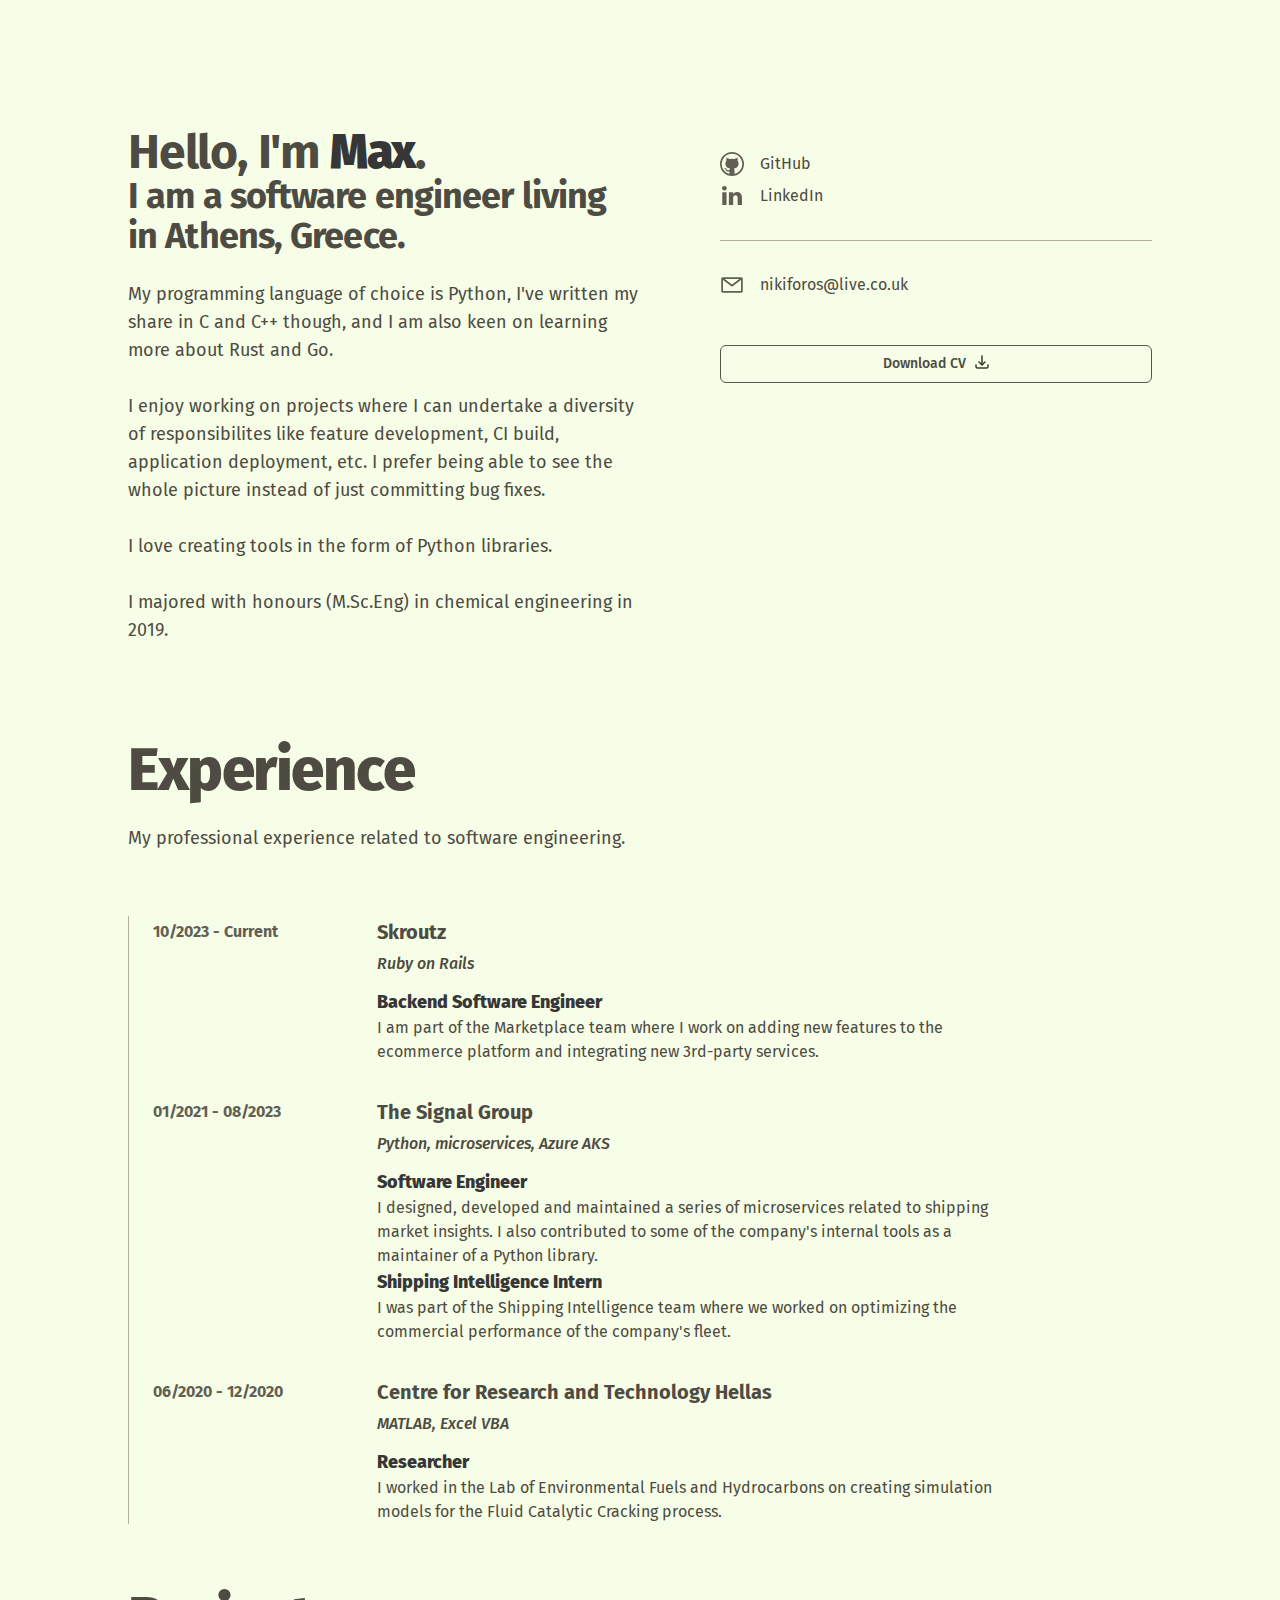
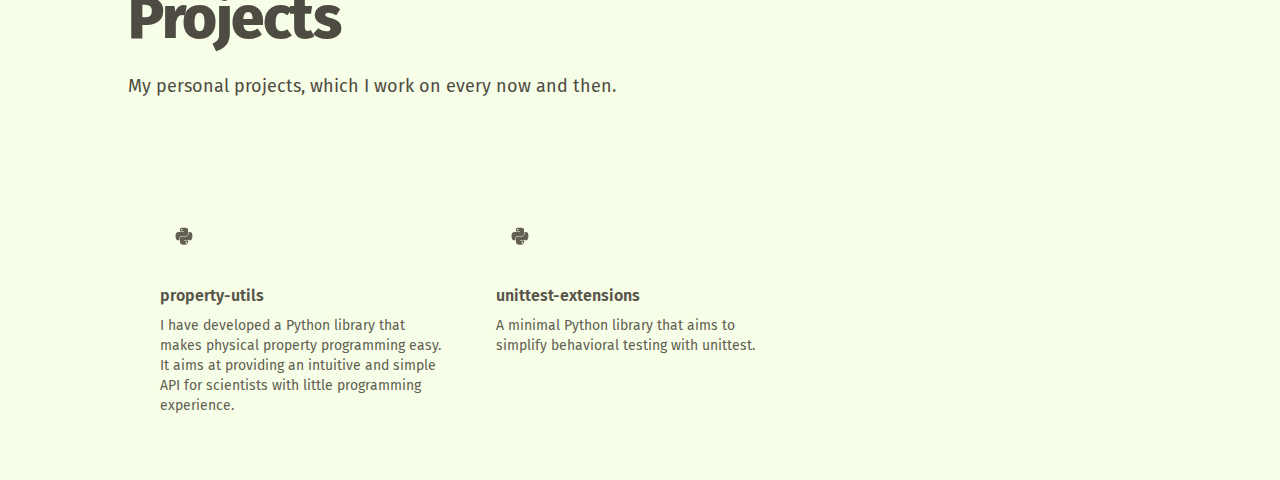
==== index.html @ a90ecdf3 "Update documentation" ====
<!doctype html>
<html lang="en">
    <head>
        
        <meta charset="utf-8" />
        <meta name="viewport" content="width=device-width, initial-scale=1.0" />
        <meta name="generator" content="Pelican" />
        <meta name="description" content="Maximos Nikiforakis" />
        <title> Maximos Nikiforakis </title>
        <link rel="preconnect" href="https://fonts.googleapis.com">
        <link rel="preconnect" href="https://fonts.gstatic.com" crossorigin>
        <link href="https://fonts.googleapis.com/css2?family=Fira+Sans:wght@400;800&display=swap" rel="stylesheet">
        <link rel="stylesheet" type="text/css" href="/assets/output.css" />
        <link
            rel="shortcut icon"
            href="/assets/favicon.svg"
            type="image/x-icon"
        />
        
    </head>

    <body class="bg-lime">
        
<main>
    <div class="sm:px-8 mt-16 sm:mt-32">
        <div class="mx-auto max-w-7xl lg:px-8">
            <div class="relative px-4 sm:px-8 lg:px-12">
                <div class="mx-auto max-w-2xl lg:max-w-5xl">
                    <div
                    class="grid grid-cols-1 gap-y-16 lg:grid-cols-2 lg:grid-rows-[auto_1fr] lg:gap-y-12"
                    >
                        <div class="lg:order-first lg:row-span-2">
                            <h1
                                class="text-4xl font-bold tracking-tight text-olive-drab sm:text-5xl"
                            >
                                Hello, I'm
                                <span class="font-black text-jet">Max</span>.
                            </h1>
                            <h2
                                class="text-3xl font-bold tracking-tight text-olive-drab sm:text-4xl"
                            >
                                I am a software engineer living in Athens, Greece.
                            </h2>
                            <div class="mt-6 space-y-7 text-lg text-olive-drab">
                                <p>
                                    My programming language of choice is Python, I've 
                                    written my share in C and C++ though, and I am also
                                    keen on learning more about Rust and Go.
                                </p>
                                <p>
                                    I enjoy working on projects where I can undertake
                                    a diversity of responsibilites like feature development,
                                    CI build, application deployment, etc. I prefer being
                                    able to see the whole picture instead of just committing
                                    bug fixes.
                                </p>
                                <p>
                                    I love creating tools in the form of Python libraries.
                                </p>
                                <p>
                                    I majored with honours (M.Sc.Eng) in
                                    chemical engineering in 2019.
                                </p>
                            </div>
                        </div>

                        <div class="z-20 mt-4 lg:pl-20">
                            <ul role="list">
                                
                                <li class="flex mt-2">
                                    <a
                                        href="https://github.com/Maxcode123"
                                        class="group flex font-medium text-olive-drab transition hover:text-jet"
                                        target="_blank"
                                    >
                                        <svg
                                            viewBox="0 0 24 24"
                                            aria-hidden="true"
                                            class="h-6 w-6 flex-none fill-wenge transition group-hover:fill-jet"
                                        >
                                            <path
                                                d="M12 0a12 12 0 1 0 0 24 12 12 0 0 0 0-24zm3.163 21.783h-.093a.513.513 0 0 1-.382-.14.513.513 0 0 1-.14-.372v-1.406c.006-.467.01-.94.01-1.416a3.693 3.693 0 0 0-.151-1.028 1.832 1.832 0 0 0-.542-.875 8.014 8.014 0 0 0 2.038-.471 4.051 4.051 0 0 0 1.466-.964c.407-.427.71-.943.885-1.506a6.77 6.77 0 0 0 .3-2.13 4.138 4.138 0 0 0-.26-1.476 3.892 3.892 0 0 0-.795-1.284 2.81 2.81 0 0 0 .162-.582c.033-.2.05-.402.05-.604 0-.26-.03-.52-.09-.773a5.309 5.309 0 0 0-.221-.763.293.293 0 0 0-.111-.02h-.11c-.23.002-.456.04-.674.111a5.34 5.34 0 0 0-.703.26 6.503 6.503 0 0 0-.661.343c-.215.127-.405.249-.573.362a9.578 9.578 0 0 0-5.143 0 13.507 13.507 0 0 0-.572-.362 6.022 6.022 0 0 0-.672-.342 4.516 4.516 0 0 0-.705-.261 2.203 2.203 0 0 0-.662-.111h-.11a.29.29 0 0 0-.11.02 5.844 5.844 0 0 0-.23.763c-.054.254-.08.513-.081.773 0 .202.017.404.051.604.033.199.086.394.16.582A3.888 3.888 0 0 0 5.702 10a4.142 4.142 0 0 0-.263 1.476 6.871 6.871 0 0 0 .292 2.12c.181.563.483 1.08.884 1.516.415.422.915.75 1.466.964.653.25 1.337.41 2.033.476a1.828 1.828 0 0 0-.452.633 2.99 2.99 0 0 0-.2.744 2.754 2.754 0 0 1-1.175.27 1.788 1.788 0 0 1-1.065-.3 2.904 2.904 0 0 1-.752-.824 3.1 3.1 0 0 0-.292-.382 2.693 2.693 0 0 0-.372-.343 1.841 1.841 0 0 0-.432-.24 1.2 1.2 0 0 0-.481-.101c-.04.001-.08.005-.12.01a.649.649 0 0 0-.162.02.408.408 0 0 0-.13.06.116.116 0 0 0-.06.1.33.33 0 0 0 .14.242c.093.074.17.131.232.171l.03.021c.133.103.261.214.382.333.112.098.213.209.3.33.09.119.168.246.231.381.073.134.15.288.231.463.188.474.522.875.954 1.145.453.243.961.364 1.476.351.174 0 .349-.01.522-.03.172-.028.343-.057.515-.091v1.743a.5.5 0 0 1-.533.521h-.062a10.286 10.286 0 1 1 6.324 0v.005z"
                                                clip-rule="evenodd"
                                                fill-rule="evenodd"
                                            ></path>
                                        </svg>
                                        <span class="ml-4 font-normal"
                                            >GitHub</span
                                        >
                                    </a>
                                </li>
                                
                                <li class="flex mt-2">
                                    <a
                                        href="https://www.linkedin.com/in/maximos-nikiforakis/"
                                        class="group flex font-medium text-olive-drab transition hover:text-jet"
                                        target="_blank"
                                    >
                                        <svg
                                            viewBox="-2 -2 24 24"
                                            aria-hidden="true"
                                            class="h-6 w-6 flex-none fill-wenge transition group-hover:fill-jet"
                                        >
                                            <path
                                                d="M19.959 11.719v7.379h-4.278v-6.885c0-1.73-.619-2.91-2.167-2.91-1.182 0-1.886.796-2.195 1.565-.113.275-.142.658-.142 1.043v7.187h-4.28s.058-11.66 0-12.869h4.28v1.824l-.028.042h.028v-.042c.568-.875 1.583-2.126 3.856-2.126 2.815 0 4.926 1.84 4.926 5.792zM2.421.026C.958.026 0 .986 0 2.249c0 1.235.93 2.224 2.365 2.224h.028c1.493 0 2.42-.989 2.42-2.224C4.787.986 3.887.026 2.422.026zM.254 19.098h4.278V6.229H.254v12.869z"
                                                clip-rule="evenodd"
                                                fill-rule="evenodd"
                                            ></path>
                                        </svg>
                                        <span class="ml-4 font-normal"
                                            >LinkedIn</span
                                        >
                                    </a>
                                </li>
                                
                                <div
                                    class="mt-8 border-t border-laurel-green pt-8"
                                ></div>
                                <li class="flex">
                                    <a
                                        class="group flex font-medium text-olive-drab transition hover:text-jet"
                                        href="mailto:nikiforos@live.co.uk"
                                    >
                                        <svg
                                            viewBox="0 0 16 16"
                                            aria-hidden="true"
                                            class="h-6 w-6 flex-none fill-wenge transition group-hover:fill-jet"
                                        >
                                            <path
                                                d="M1 3.5l.5-.5h13l.5.5v9l-.5.5h-13l-.5-.5v-9zm1 1.035V12h12V4.536L8.31 8.9H7.7L2 4.535zM13.03 4H2.97L8 7.869 13.03 4z"
                                                clip-rule="evenodd"
                                                fill-rule="evenodd"
                                            ></path>
                                            <path
                                                d="M1 3.5l.5-.5h13l.5.5v9l-.5.5h-13l-.5-.5v-9zm1 1.035V12h12V4.536L8.31 8.9H7.7L2 4.535zM13.03 4H2.97L8 7.869 13.03 4z"
                                                clip-rule="evenodd"
                                                fill-rule="evenodd"
                                            ></path>
                                        </svg>
                                        <span class="ml-4 font-normal"
                                            >nikiforos@live.co.uk</span
                                        ></a
                                    >
                                </li>
                            </ul>
                            <div class="mt-6 flex">
                                <a
                                    class="inline-flex items-center gap-2 justify-center rounded-md py-2 px-3 text-sm outline-offset-2 transition active:transition-none bg-transparent border border-davys-grey font-medium text-olive-drab hover:bg-wenge hover:text-lime active:bg-wenge active:text-lime group mt-6 mx-auto lg:w-full"
                                    href="/assets/CV.pdf"
                                    target="_blank"
                                    >Download CV

                                    <svg
                                        viewBox="0 0 24 24"
                                        aria-hidden="true"
                                        class="fa-solid fa-download h-4 w-4 -translate-y-0.5 stroke-wenge transition group-active:stroke-lime group-hover:stroke-lime group-hover:translate-y-0"
                                    >
                                        <path
                                            d="M12 2.25a.75.75 0 0 1 .75.75v11.69l3.22-3.22a.75.75 0 1 1 1.06 1.06l-4.5 4.5a.75.75 0 0 1-1.06 0l-4.5-4.5a.75.75 0 1 1 1.06-1.06l3.22 3.22V3a.75.75 0 0 1 .75-.75Zm-9 13.5a.75.75 0 0 1 .75.75v2.25a1.5 1.5 0 0 0 1.5 1.5h13.5a1.5 1.5 0 0 0 1.5-1.5V16.5a.75.75 0 0 1 1.5 0v2.25a3 3 0 0 1-3 3H5.25a3 3 0 0 1-3-3V16.5a.75.75 0 0 1 .75-.75Z"
                                            clip-rule="evenodd"
                                            fill-rule="evenodd"
                                        ></path>
                                    </svg>
                                </a>
                            </div>
                        </div>
                    </div>
                </div>
            </div>
        </div>
    </div>
</main>

<div class="relative bg-lime overflow-hidden">
    <div
        class="max-w-7xl mx-auto relative px-4 py-8 sm:px-6 sm:pt-20 lg:pt-16 lg:px-32"
    >
        <div class="mt-8 md:max-w-4xl">
    <h1
        class="text-4xl text-olive-drab font-extrabold tracking-tight sm:text-5xl lg:text-6xl"
    >
        Experience
    </h1>
    <p class="mt-6 text-lg text-olive-drab">
        My professional experience related to software engineering.
    </p>
    <div class="py-8">
        <div class="md:border-l md:border-laurel-green md:pl-6">
            
            <div class="mt-8 md:flex">
                <div
                    class="w-48 font-bold text-wenge leading-8 tracking-normal"
                >
                    <span>10/2023 - </span>
                    
                    <span>Current</span>
                    
                </div>
                <div class="md:max-w-lg lg:max-w-2xl md:pl-8">
                    <h3 class="text-xl text-olive-drab font-bold leading-8">
                        <a
                            href="https://www.skroutz.gr/?lang=en"
                            target="_blank">
                            <span >Skroutz</span>
                        </a>
                    </h3>
                    <h3 class="text-base text-olive-drab font-medium pb-2 leading-8">
                        
                        <i> Ruby on Rails </i>
                        
                    </h3>
                    
                    <div
                        class="text-normal md:text-lg"
                        v-bind:class="[index != 0  ? 'mt-4' : '']"
                    >
                        <h4 class="font-extrabold text-jet">Backend Software Engineer</h4>
                        <p class="text-olive-drab text-base">
                            I am part of the Marketplace team where I work on 
                adding new features to the ecommerce platform and integrating new
                 3rd-party services.
                        </p>
                    </div>
                    
                </div>
            </div>
            
            <div class="mt-8 md:flex">
                <div
                    class="w-48 font-bold text-wenge leading-8 tracking-normal"
                >
                    <span>01/2021 - </span>
                    
                    <span v-else>08/2023</span>
                    
                </div>
                <div class="md:max-w-lg lg:max-w-2xl md:pl-8">
                    <h3 class="text-xl text-olive-drab font-bold leading-8">
                        <a
                            href="https://www.thesignalgroup.com/"
                            target="_blank">
                            <span >The Signal Group</span>
                        </a>
                    </h3>
                    <h3 class="text-base text-olive-drab font-medium pb-2 leading-8">
                        
                        <i> Python, </i>
                        
                        <i> microservices, </i>
                        
                        <i> Azure AKS </i>
                        
                    </h3>
                    
                    <div
                        class="text-normal md:text-lg"
                        v-bind:class="[index != 0  ? 'mt-4' : '']"
                    >
                        <h4 class="font-extrabold text-jet">Software Engineer</h4>
                        <p class="text-olive-drab text-base">
                            I designed, developed and maintained a series of 
                microservices related to shipping market insights. I also contributed to
                some of the company's internal tools as a maintainer of a Python library.
                        </p>
                    </div>
                    
                    <div
                        class="text-normal md:text-lg"
                        v-bind:class="[index != 0  ? 'mt-4' : '']"
                    >
                        <h4 class="font-extrabold text-jet">Shipping Intelligence Intern</h4>
                        <p class="text-olive-drab text-base">
                            I was part of the Shipping Intelligence team where we
                worked on optimizing the commercial performance of the company's fleet.
                        </p>
                    </div>
                    
                </div>
            </div>
            
            <div class="mt-8 md:flex">
                <div
                    class="w-48 font-bold text-wenge leading-8 tracking-normal"
                >
                    <span>06/2020 - </span>
                    
                    <span v-else>12/2020</span>
                    
                </div>
                <div class="md:max-w-lg lg:max-w-2xl md:pl-8">
                    <h3 class="text-xl text-olive-drab font-bold leading-8">
                        <a
                            href="https://www.certh.gr/root.en.aspx"
                            target="_blank">
                            <span >Centre for Research and Technology Hellas</span>
                        </a>
                    </h3>
                    <h3 class="text-base text-olive-drab font-medium pb-2 leading-8">
                        
                        <i> MATLAB, </i>
                        
                        <i> Excel VBA </i>
                        
                    </h3>
                    
                    <div
                        class="text-normal md:text-lg"
                        v-bind:class="[index != 0  ? 'mt-4' : '']"
                    >
                        <h4 class="font-extrabold text-jet">Researcher</h4>
                        <p class="text-olive-drab text-base">
                            I worked in the Lab of Environmental Fuels and 
                Hydrocarbons on creating simulation models for the Fluid Catalytic 
                Cracking process.
                        </p>
                    </div>
                    
                </div>
            </div>
            
        </div>
    </div>
</div>
        <div class="mt-8">
    <div class="md:max-w-3xl">
        <h1
            class="text-4xl text-olive-drab font-extrabold tracking-tight sm:text-5xl lg:text-6xl"
        >
            Projects
        </h1>
        <p class="mt-6 text-lg text-olive-drab">
            My personal projects, which I work on every now and then.
        </p>
    </div>
    <div class="mt-16 sm:mt-20 p-8">
        <ul
            class="grid grid-cols-1 gap-x-12 gap-y-16 sm:grid-cols-2 lg:grid-cols-3"
            role="list"
        >
            

            <li class="group relative flex flex-col items-start">
                <div
                    class="relative z-10 flex h-12 w-12 items-center justify-center">
                    <svg
                        viewBox="0 0 32 32"
                        aria-hidden="true"
                        class="h-6 w-6 flex-none fill-wenge transition group-hover:fill-jet">
                        <path
                            d="M13.275 15.88h5.417c1.508 0 2.712-1.241 2.712-2.756v-5.164c0-1.47-1.24-2.574-2.712-2.819-0.932-0.155-1.898-0.226-2.825-0.221s-1.813 0.083-2.592 0.221c-2.295 0.405-2.712 1.254-2.712 2.819v2.067h5.423v0.689h-7.459c-1.576 0-2.956 0.947-3.388 2.75-0.498 2.066-0.52 3.355 0 5.512 0.385 1.606 1.306 2.75 2.882 2.75h1.865v-2.478c0-1.79 1.549-3.369 3.388-3.369zM12.933 8.649c-0.562 0-1.018-0.461-1.018-1.030 0-0.572 0.455-1.037 1.018-1.037 0.56 0 1.018 0.465 1.018 1.037 0 0.57-0.457 1.030-1.018 1.030zM26.826 13.465c-0.389-1.569-1.133-2.75-2.712-2.75h-2.035v2.408c0 1.867-1.583 3.439-3.388 3.439h-5.417c-1.484 0-2.712 1.27-2.712 2.756v5.164c0 1.47 1.278 2.334 2.712 2.756 1.717 0.505 3.363 0.596 5.417 0 1.365-0.395 2.712-1.191 2.712-2.756v-2.067h-5.417v-0.689h8.129c1.576 0 2.163-1.099 2.712-2.75 0.566-1.699 0.542-3.332 0-5.512zM19.033 23.794c0.562 0 1.018 0.461 1.018 1.030 0 0.572-0.456 1.037-1.018 1.037-0.56 0-1.018-0.465-1.018-1.037 0-0.57 0.457-1.030 1.018-1.030z"
                            clip-rule="evenodd"
                            fill-rule="evenodd">
                        </path>
                    </svg>
                </div>
                <h2 class="mt-6 text-base font-semibold text-davys-grey">
                    <div
                        class="absolute -inset-y-6 -inset-x-4 z-0 scale-95 bg-dark-vanilla opacity-0 transition group-hover:scale-100 group-hover:opacity-100 sm:-inset-x-6 sm:rounded-2xl"
                    ></div>
                    <a href="https://maxcode123.github.io/property-utils/" target="_blank">
                        <span
                            class="absolute -inset-y-6 -inset-x-4 z-20 sm:-inset-x-6 sm:rounded-2xl">
                        </span>
                        <span class="relative z-10">property-utils</span>
                    </a>
                </h2>
                <p class="relative z-10 mt-2 text-sm text-wenge">
                    I have developed a Python library that makes physical 
        property programming easy. It aims at providing an intuitive and simple API
        for scientists with little programming experience.
                </p>
            </li>

            

            <li class="group relative flex flex-col items-start">
                <div
                    class="relative z-10 flex h-12 w-12 items-center justify-center">
                    <svg
                        viewBox="0 0 32 32"
                        aria-hidden="true"
                        class="h-6 w-6 flex-none fill-wenge transition group-hover:fill-jet">
                        <path
                            d="M13.275 15.88h5.417c1.508 0 2.712-1.241 2.712-2.756v-5.164c0-1.47-1.24-2.574-2.712-2.819-0.932-0.155-1.898-0.226-2.825-0.221s-1.813 0.083-2.592 0.221c-2.295 0.405-2.712 1.254-2.712 2.819v2.067h5.423v0.689h-7.459c-1.576 0-2.956 0.947-3.388 2.75-0.498 2.066-0.52 3.355 0 5.512 0.385 1.606 1.306 2.75 2.882 2.75h1.865v-2.478c0-1.79 1.549-3.369 3.388-3.369zM12.933 8.649c-0.562 0-1.018-0.461-1.018-1.030 0-0.572 0.455-1.037 1.018-1.037 0.56 0 1.018 0.465 1.018 1.037 0 0.57-0.457 1.030-1.018 1.030zM26.826 13.465c-0.389-1.569-1.133-2.75-2.712-2.75h-2.035v2.408c0 1.867-1.583 3.439-3.388 3.439h-5.417c-1.484 0-2.712 1.27-2.712 2.756v5.164c0 1.47 1.278 2.334 2.712 2.756 1.717 0.505 3.363 0.596 5.417 0 1.365-0.395 2.712-1.191 2.712-2.756v-2.067h-5.417v-0.689h8.129c1.576 0 2.163-1.099 2.712-2.75 0.566-1.699 0.542-3.332 0-5.512zM19.033 23.794c0.562 0 1.018 0.461 1.018 1.030 0 0.572-0.456 1.037-1.018 1.037-0.56 0-1.018-0.465-1.018-1.037 0-0.57 0.457-1.030 1.018-1.030z"
                            clip-rule="evenodd"
                            fill-rule="evenodd">
                        </path>
                    </svg>
                </div>
                <h2 class="mt-6 text-base font-semibold text-davys-grey">
                    <div
                        class="absolute -inset-y-6 -inset-x-4 z-0 scale-95 bg-dark-vanilla opacity-0 transition group-hover:scale-100 group-hover:opacity-100 sm:-inset-x-6 sm:rounded-2xl"
                    ></div>
                    <a href="https://github.com/Maxcode123/unittest-extensions" target="_blank">
                        <span
                            class="absolute -inset-y-6 -inset-x-4 z-20 sm:-inset-x-6 sm:rounded-2xl">
                        </span>
                        <span class="relative z-10">unittest-extensions</span>
                    </a>
                </h2>
                <p class="relative z-10 mt-2 text-sm text-wenge">
                    A minimal Python library that aims to simplify behavioral 
        testing with unittest.
                </p>
            </li>

            
        </ul>
    </div>
</div>
    </div>
</div>


    </body>
</html>
---- assets/output.css ----
*, ::before, ::after {
  --tw-border-spacing-x: 0;
  --tw-border-spacing-y: 0;
  --tw-translate-x: 0;
  --tw-translate-y: 0;
  --tw-rotate: 0;
  --tw-skew-x: 0;
  --tw-skew-y: 0;
  --tw-scale-x: 1;
  --tw-scale-y: 1;
  --tw-pan-x:  ;
  --tw-pan-y:  ;
  --tw-pinch-zoom:  ;
  --tw-scroll-snap-strictness: proximity;
  --tw-gradient-from-position:  ;
  --tw-gradient-via-position:  ;
  --tw-gradient-to-position:  ;
  --tw-ordinal:  ;
  --tw-slashed-zero:  ;
  --tw-numeric-figure:  ;
  --tw-numeric-spacing:  ;
  --tw-numeric-fraction:  ;
  --tw-ring-inset:  ;
  --tw-ring-offset-width: 0px;
  --tw-ring-offset-color: #fff;
  --tw-ring-color: rgb(59 130 246 / 0.5);
  --tw-ring-offset-shadow: 0 0 #0000;
  --tw-ring-shadow: 0 0 #0000;
  --tw-shadow: 0 0 #0000;
  --tw-shadow-colored: 0 0 #0000;
  --tw-blur:  ;
  --tw-brightness:  ;
  --tw-contrast:  ;
  --tw-grayscale:  ;
  --tw-hue-rotate:  ;
  --tw-invert:  ;
  --tw-saturate:  ;
  --tw-sepia:  ;
  --tw-drop-shadow:  ;
  --tw-backdrop-blur:  ;
  --tw-backdrop-brightness:  ;
  --tw-backdrop-contrast:  ;
  --tw-backdrop-grayscale:  ;
  --tw-backdrop-hue-rotate:  ;
  --tw-backdrop-invert:  ;
  --tw-backdrop-opacity:  ;
  --tw-backdrop-saturate:  ;
  --tw-backdrop-sepia:  ;
  --tw-contain-size:  ;
  --tw-contain-layout:  ;
  --tw-contain-paint:  ;
  --tw-contain-style:  ;
}

::backdrop {
  --tw-border-spacing-x: 0;
  --tw-border-spacing-y: 0;
  --tw-translate-x: 0;
  --tw-translate-y: 0;
  --tw-rotate: 0;
  --tw-skew-x: 0;
  --tw-skew-y: 0;
  --tw-scale-x: 1;
  --tw-scale-y: 1;
  --tw-pan-x:  ;
  --tw-pan-y:  ;
  --tw-pinch-zoom:  ;
  --tw-scroll-snap-strictness: proximity;
  --tw-gradient-from-position:  ;
  --tw-gradient-via-position:  ;
  --tw-gradient-to-position:  ;
  --tw-ordinal:  ;
  --tw-slashed-zero:  ;
  --tw-numeric-figure:  ;
  --tw-numeric-spacing:  ;
  --tw-numeric-fraction:  ;
  --tw-ring-inset:  ;
  --tw-ring-offset-width: 0px;
  --tw-ring-offset-color: #fff;
  --tw-ring-color: rgb(59 130 246 / 0.5);
  --tw-ring-offset-shadow: 0 0 #0000;
  --tw-ring-shadow: 0 0 #0000;
  --tw-shadow: 0 0 #0000;
  --tw-shadow-colored: 0 0 #0000;
  --tw-blur:  ;
  --tw-brightness:  ;
  --tw-contrast:  ;
  --tw-grayscale:  ;
  --tw-hue-rotate:  ;
  --tw-invert:  ;
  --tw-saturate:  ;
  --tw-sepia:  ;
  --tw-drop-shadow:  ;
  --tw-backdrop-blur:  ;
  --tw-backdrop-brightness:  ;
  --tw-backdrop-contrast:  ;
  --tw-backdrop-grayscale:  ;
  --tw-backdrop-hue-rotate:  ;
  --tw-backdrop-invert:  ;
  --tw-backdrop-opacity:  ;
  --tw-backdrop-saturate:  ;
  --tw-backdrop-sepia:  ;
  --tw-contain-size:  ;
  --tw-contain-layout:  ;
  --tw-contain-paint:  ;
  --tw-contain-style:  ;
}

/*
! tailwindcss v3.4.13 | MIT License | https://tailwindcss.com
*/

/*
1. Prevent padding and border from affecting element width. (https://github.com/mozdevs/cssremedy/issues/4)
2. Allow adding a border to an element by just adding a border-width. (https://github.com/tailwindcss/tailwindcss/pull/116)
*/

*,
::before,
::after {
  box-sizing: border-box;
  /* 1 */
  border-width: 0;
  /* 2 */
  border-style: solid;
  /* 2 */
  border-color: #e5e7eb;
  /* 2 */
}

::before,
::after {
  --tw-content: '';
}

/*
1. Use a consistent sensible line-height in all browsers.
2. Prevent adjustments of font size after orientation changes in iOS.
3. Use a more readable tab size.
4. Use the user's configured `sans` font-family by default.
5. Use the user's configured `sans` font-feature-settings by default.
6. Use the user's configured `sans` font-variation-settings by default.
7. Disable tap highlights on iOS
*/

html,
:host {
  line-height: 1.5;
  /* 1 */
  -webkit-text-size-adjust: 100%;
  /* 2 */
  -moz-tab-size: 4;
  /* 3 */
  -o-tab-size: 4;
     tab-size: 4;
  /* 3 */
  font-family: Fira Sans, sans-serif;
  /* 4 */
  font-feature-settings: normal;
  /* 5 */
  font-variation-settings: normal;
  /* 6 */
  -webkit-tap-highlight-color: transparent;
  /* 7 */
}

/*
1. Remove the margin in all browsers.
2. Inherit line-height from `html` so users can set them as a class directly on the `html` element.
*/

body {
  margin: 0;
  /* 1 */
  line-height: inherit;
  /* 2 */
}

/*
1. Add the correct height in Firefox.
2. Correct the inheritance of border color in Firefox. (https://bugzilla.mozilla.org/show_bug.cgi?id=190655)
3. Ensure horizontal rules are visible by default.
*/

hr {
  height: 0;
  /* 1 */
  color: inherit;
  /* 2 */
  border-top-width: 1px;
  /* 3 */
}

/*
Add the correct text decoration in Chrome, Edge, and Safari.
*/

abbr:where([title]) {
  -webkit-text-decoration: underline dotted;
          text-decoration: underline dotted;
}

/*
Remove the default font size and weight for headings.
*/

h1,
h2,
h3,
h4,
h5,
h6 {
  font-size: inherit;
  font-weight: inherit;
}

/*
Reset links to optimize for opt-in styling instead of opt-out.
*/

a {
  color: inherit;
  text-decoration: inherit;
}

/*
Add the correct font weight in Edge and Safari.
*/

b,
strong {
  font-weight: bolder;
}

/*
1. Use the user's configured `mono` font-family by default.
2. Use the user's configured `mono` font-feature-settings by default.
3. Use the user's configured `mono` font-variation-settings by default.
4. Correct the odd `em` font sizing in all browsers.
*/

code,
kbd,
samp,
pre {
  font-family: ui-monospace, SFMono-Regular, Menlo, Monaco, Consolas, "Liberation Mono", "Courier New", monospace;
  /* 1 */
  font-feature-settings: normal;
  /* 2 */
  font-variation-settings: normal;
  /* 3 */
  font-size: 1em;
  /* 4 */
}

/*
Add the correct font size in all browsers.
*/

small {
  font-size: 80%;
}

/*
Prevent `sub` and `sup` elements from affecting the line height in all browsers.
*/

sub,
sup {
  font-size: 75%;
  line-height: 0;
  position: relative;
  vertical-align: baseline;
}

sub {
  bottom: -0.25em;
}

sup {
  top: -0.5em;
}

/*
1. Remove text indentation from table contents in Chrome and Safari. (https://bugs.chromium.org/p/chromium/issues/detail?id=999088, https://bugs.webkit.org/show_bug.cgi?id=201297)
2. Correct table border color inheritance in all Chrome and Safari. (https://bugs.chromium.org/p/chromium/issues/detail?id=935729, https://bugs.webkit.org/show_bug.cgi?id=195016)
3. Remove gaps between table borders by default.
*/

table {
  text-indent: 0;
  /* 1 */
  border-color: inherit;
  /* 2 */
  border-collapse: collapse;
  /* 3 */
}

/*
1. Change the font styles in all browsers.
2. Remove the margin in Firefox and Safari.
3. Remove default padding in all browsers.
*/

button,
input,
optgroup,
select,
textarea {
  font-family: inherit;
  /* 1 */
  font-feature-settings: inherit;
  /* 1 */
  font-variation-settings: inherit;
  /* 1 */
  font-size: 100%;
  /* 1 */
  font-weight: inherit;
  /* 1 */
  line-height: inherit;
  /* 1 */
  letter-spacing: inherit;
  /* 1 */
  color: inherit;
  /* 1 */
  margin: 0;
  /* 2 */
  padding: 0;
  /* 3 */
}

/*
Remove the inheritance of text transform in Edge and Firefox.
*/

button,
select {
  text-transform: none;
}

/*
1. Correct the inability to style clickable types in iOS and Safari.
2. Remove default button styles.
*/

button,
input:where([type='button']),
input:where([type='reset']),
input:where([type='submit']) {
  -webkit-appearance: button;
  /* 1 */
  background-color: transparent;
  /* 2 */
  background-image: none;
  /* 2 */
}

/*
Use the modern Firefox focus style for all focusable elements.
*/

:-moz-focusring {
  outline: auto;
}

/*
Remove the additional `:invalid` styles in Firefox. (https://github.com/mozilla/gecko-dev/blob/2f9eacd9d3d995c937b4251a5557d95d494c9be1/layout/style/res/forms.css#L728-L737)
*/

:-moz-ui-invalid {
  box-shadow: none;
}

/*
Add the correct vertical alignment in Chrome and Firefox.
*/

progress {
  vertical-align: baseline;
}

/*
Correct the cursor style of increment and decrement buttons in Safari.
*/

::-webkit-inner-spin-button,
::-webkit-outer-spin-button {
  height: auto;
}

/*
1. Correct the odd appearance in Chrome and Safari.
2. Correct the outline style in Safari.
*/

[type='search'] {
  -webkit-appearance: textfield;
  /* 1 */
  outline-offset: -2px;
  /* 2 */
}

/*
Remove the inner padding in Chrome and Safari on macOS.
*/

::-webkit-search-decoration {
  -webkit-appearance: none;
}

/*
1. Correct the inability to style clickable types in iOS and Safari.
2. Change font properties to `inherit` in Safari.
*/

::-webkit-file-upload-button {
  -webkit-appearance: button;
  /* 1 */
  font: inherit;
  /* 2 */
}

/*
Add the correct display in Chrome and Safari.
*/

summary {
  display: list-item;
}

/*
Removes the default spacing and border for appropriate elements.
*/

blockquote,
dl,
dd,
h1,
h2,
h3,
h4,
h5,
h6,
hr,
figure,
p,
pre {
  margin: 0;
}

fieldset {
  margin: 0;
  padding: 0;
}

legend {
  padding: 0;
}

ol,
ul,
menu {
  list-style: none;
  margin: 0;
  padding: 0;
}

/*
Reset default styling for dialogs.
*/

dialog {
  padding: 0;
}

/*
Prevent resizing textareas horizontally by default.
*/

textarea {
  resize: vertical;
}

/*
1. Reset the default placeholder opacity in Firefox. (https://github.com/tailwindlabs/tailwindcss/issues/3300)
2. Set the default placeholder color to the user's configured gray 400 color.
*/

input::-moz-placeholder, textarea::-moz-placeholder {
  opacity: 1;
  /* 1 */
  color: #9ca3af;
  /* 2 */
}

input::placeholder,
textarea::placeholder {
  opacity: 1;
  /* 1 */
  color: #9ca3af;
  /* 2 */
}

/*
Set the default cursor for buttons.
*/

button,
[role="button"] {
  cursor: pointer;
}

/*
Make sure disabled buttons don't get the pointer cursor.
*/

:disabled {
  cursor: default;
}

/*
1. Make replaced elements `display: block` by default. (https://github.com/mozdevs/cssremedy/issues/14)
2. Add `vertical-align: middle` to align replaced elements more sensibly by default. (https://github.com/jensimmons/cssremedy/issues/14#issuecomment-634934210)
   This can trigger a poorly considered lint error in some tools but is included by design.
*/

img,
svg,
video,
canvas,
audio,
iframe,
embed,
object {
  display: block;
  /* 1 */
  vertical-align: middle;
  /* 2 */
}

/*
Constrain images and videos to the parent width and preserve their intrinsic aspect ratio. (https://github.com/mozdevs/cssremedy/issues/14)
*/

img,
video {
  max-width: 100%;
  height: auto;
}

/* Make elements with the HTML hidden attribute stay hidden by default */

[hidden] {
  display: none;
}

.absolute {
  position: absolute;
}

.relative {
  position: relative;
}

.-inset-x-4 {
  left: -1rem;
  right: -1rem;
}

.-inset-y-6 {
  top: -1.5rem;
  bottom: -1.5rem;
}

.z-0 {
  z-index: 0;
}

.z-10 {
  z-index: 10;
}

.z-20 {
  z-index: 20;
}

.mx-auto {
  margin-left: auto;
  margin-right: auto;
}

.ml-4 {
  margin-left: 1rem;
}

.mt-16 {
  margin-top: 4rem;
}

.mt-2 {
  margin-top: 0.5rem;
}

.mt-4 {
  margin-top: 1rem;
}

.mt-6 {
  margin-top: 1.5rem;
}

.mt-8 {
  margin-top: 2rem;
}

.block {
  display: block;
}

.flex {
  display: flex;
}

.inline-flex {
  display: inline-flex;
}

.grid {
  display: grid;
}

.h-12 {
  height: 3rem;
}

.h-4 {
  height: 1rem;
}

.h-6 {
  height: 1.5rem;
}

.w-12 {
  width: 3rem;
}

.w-4 {
  width: 1rem;
}

.w-48 {
  width: 12rem;
}

.w-6 {
  width: 1.5rem;
}

.max-w-2xl {
  max-width: 42rem;
}

.max-w-7xl {
  max-width: 80rem;
}

.flex-none {
  flex: none;
}

.-translate-y-0\.5 {
  --tw-translate-y: -0.125rem;
  transform: translate(var(--tw-translate-x), var(--tw-translate-y)) rotate(var(--tw-rotate)) skewX(var(--tw-skew-x)) skewY(var(--tw-skew-y)) scaleX(var(--tw-scale-x)) scaleY(var(--tw-scale-y));
}

.scale-95 {
  --tw-scale-x: .95;
  --tw-scale-y: .95;
  transform: translate(var(--tw-translate-x), var(--tw-translate-y)) rotate(var(--tw-rotate)) skewX(var(--tw-skew-x)) skewY(var(--tw-skew-y)) scaleX(var(--tw-scale-x)) scaleY(var(--tw-scale-y));
}

.grid-cols-1 {
  grid-template-columns: repeat(1, minmax(0, 1fr));
}

.flex-col {
  flex-direction: column;
}

.items-start {
  align-items: flex-start;
}

.items-center {
  align-items: center;
}

.justify-center {
  justify-content: center;
}

.gap-2 {
  gap: 0.5rem;
}

.gap-x-12 {
  -moz-column-gap: 3rem;
       column-gap: 3rem;
}

.gap-y-16 {
  row-gap: 4rem;
}

.space-y-7 > :not([hidden]) ~ :not([hidden]) {
  --tw-space-y-reverse: 0;
  margin-top: calc(1.75rem * calc(1 - var(--tw-space-y-reverse)));
  margin-bottom: calc(1.75rem * var(--tw-space-y-reverse));
}

.overflow-hidden {
  overflow: hidden;
}

.rounded-md {
  border-radius: 0.375rem;
}

.border {
  border-width: 1px;
}

.border-t {
  border-top-width: 1px;
}

.border-davys-grey {
  --tw-border-opacity: 1;
  border-color: rgb(87 84 74 / var(--tw-border-opacity));
}

.border-laurel-green {
  --tw-border-opacity: 1;
  border-color: rgb(180 175 154 / var(--tw-border-opacity));
}

.bg-dark-vanilla {
  --tw-bg-opacity: 1;
  background-color: rgb(205 200 176 / var(--tw-bg-opacity));
}

.bg-lime {
  --tw-bg-opacity: 1;
  background-color: rgb(247 254 231 / var(--tw-bg-opacity));
}

.bg-transparent {
  background-color: transparent;
}

.fill-wenge {
  fill: #635F54;
}

.stroke-wenge {
  stroke: #635F54;
}

.p-8 {
  padding: 2rem;
}

.px-3 {
  padding-left: 0.75rem;
  padding-right: 0.75rem;
}

.px-4 {
  padding-left: 1rem;
  padding-right: 1rem;
}

.py-2 {
  padding-top: 0.5rem;
  padding-bottom: 0.5rem;
}

.py-8 {
  padding-top: 2rem;
  padding-bottom: 2rem;
}

.pb-2 {
  padding-bottom: 0.5rem;
}

.pt-8 {
  padding-top: 2rem;
}

.text-3xl {
  font-size: 1.875rem;
  line-height: 2.25rem;
}

.text-4xl {
  font-size: 2.25rem;
  line-height: 2.5rem;
}

.text-base {
  font-size: 1rem;
  line-height: 1.5rem;
}

.text-lg {
  font-size: 1.125rem;
  line-height: 1.75rem;
}

.text-sm {
  font-size: 0.875rem;
  line-height: 1.25rem;
}

.text-xl {
  font-size: 1.25rem;
  line-height: 1.75rem;
}

.font-black {
  font-weight: 900;
}

.font-bold {
  font-weight: 700;
}

.font-extrabold {
  font-weight: 800;
}

.font-medium {
  font-weight: 500;
}

.font-normal {
  font-weight: 400;
}

.font-semibold {
  font-weight: 600;
}

.leading-8 {
  line-height: 2rem;
}

.tracking-normal {
  letter-spacing: 0em;
}

.tracking-tight {
  letter-spacing: -0.025em;
}

.text-davys-grey {
  --tw-text-opacity: 1;
  color: rgb(87 84 74 / var(--tw-text-opacity));
}

.text-jet {
  --tw-text-opacity: 1;
  color: rgb(54 54 54 / var(--tw-text-opacity));
}

.text-olive-drab {
  --tw-text-opacity: 1;
  color: rgb(78 75 66 / var(--tw-text-opacity));
}

.text-wenge {
  --tw-text-opacity: 1;
  color: rgb(99 95 84 / var(--tw-text-opacity));
}

.opacity-0 {
  opacity: 0;
}

.outline-offset-2 {
  outline-offset: 2px;
}

.transition {
  transition-property: color, background-color, border-color, text-decoration-color, fill, stroke, opacity, box-shadow, transform, filter, -webkit-backdrop-filter;
  transition-property: color, background-color, border-color, text-decoration-color, fill, stroke, opacity, box-shadow, transform, filter, backdrop-filter;
  transition-property: color, background-color, border-color, text-decoration-color, fill, stroke, opacity, box-shadow, transform, filter, backdrop-filter, -webkit-backdrop-filter;
  transition-timing-function: cubic-bezier(0.4, 0, 0.2, 1);
  transition-duration: 150ms;
}

.hover\:bg-wenge:hover {
  --tw-bg-opacity: 1;
  background-color: rgb(99 95 84 / var(--tw-bg-opacity));
}

.hover\:text-jet:hover {
  --tw-text-opacity: 1;
  color: rgb(54 54 54 / var(--tw-text-opacity));
}

.hover\:text-lime:hover {
  --tw-text-opacity: 1;
  color: rgb(247 254 231 / var(--tw-text-opacity));
}

.active\:bg-wenge:active {
  --tw-bg-opacity: 1;
  background-color: rgb(99 95 84 / var(--tw-bg-opacity));
}

.active\:text-lime:active {
  --tw-text-opacity: 1;
  color: rgb(247 254 231 / var(--tw-text-opacity));
}

.active\:transition-none:active {
  transition-property: none;
}

.group:hover .group-hover\:translate-y-0 {
  --tw-translate-y: 0px;
  transform: translate(var(--tw-translate-x), var(--tw-translate-y)) rotate(var(--tw-rotate)) skewX(var(--tw-skew-x)) skewY(var(--tw-skew-y)) scaleX(var(--tw-scale-x)) scaleY(var(--tw-scale-y));
}

.group:hover .group-hover\:scale-100 {
  --tw-scale-x: 1;
  --tw-scale-y: 1;
  transform: translate(var(--tw-translate-x), var(--tw-translate-y)) rotate(var(--tw-rotate)) skewX(var(--tw-skew-x)) skewY(var(--tw-skew-y)) scaleX(var(--tw-scale-x)) scaleY(var(--tw-scale-y));
}

.group:hover .group-hover\:fill-jet {
  fill: #363636;
}

.group:hover .group-hover\:stroke-lime {
  stroke: #f7fee7;
}

.group:hover .group-hover\:opacity-100 {
  opacity: 1;
}

.group:active .group-active\:stroke-lime {
  stroke: #f7fee7;
}

@media (min-width: 640px) {
  .sm\:-inset-x-6 {
    left: -1.5rem;
    right: -1.5rem;
  }

  .sm\:mt-20 {
    margin-top: 5rem;
  }

  .sm\:mt-32 {
    margin-top: 8rem;
  }

  .sm\:grid-cols-2 {
    grid-template-columns: repeat(2, minmax(0, 1fr));
  }

  .sm\:rounded-2xl {
    border-radius: 1rem;
  }

  .sm\:px-6 {
    padding-left: 1.5rem;
    padding-right: 1.5rem;
  }

  .sm\:px-8 {
    padding-left: 2rem;
    padding-right: 2rem;
  }

  .sm\:pt-20 {
    padding-top: 5rem;
  }

  .sm\:text-4xl {
    font-size: 2.25rem;
    line-height: 2.5rem;
  }

  .sm\:text-5xl {
    font-size: 3rem;
    line-height: 1;
  }
}

@media (min-width: 768px) {
  .md\:flex {
    display: flex;
  }

  .md\:max-w-3xl {
    max-width: 48rem;
  }

  .md\:max-w-4xl {
    max-width: 56rem;
  }

  .md\:max-w-lg {
    max-width: 32rem;
  }

  .md\:border-l {
    border-left-width: 1px;
  }

  .md\:border-laurel-green {
    --tw-border-opacity: 1;
    border-color: rgb(180 175 154 / var(--tw-border-opacity));
  }

  .md\:pl-6 {
    padding-left: 1.5rem;
  }

  .md\:pl-8 {
    padding-left: 2rem;
  }

  .md\:text-lg {
    font-size: 1.125rem;
    line-height: 1.75rem;
  }
}

@media (min-width: 1024px) {
  .lg\:order-first {
    order: -9999;
  }

  .lg\:row-span-2 {
    grid-row: span 2 / span 2;
  }

  .lg\:w-full {
    width: 100%;
  }

  .lg\:max-w-2xl {
    max-width: 42rem;
  }

  .lg\:max-w-5xl {
    max-width: 64rem;
  }

  .lg\:grid-cols-2 {
    grid-template-columns: repeat(2, minmax(0, 1fr));
  }

  .lg\:grid-cols-3 {
    grid-template-columns: repeat(3, minmax(0, 1fr));
  }

  .lg\:grid-rows-\[auto_1fr\] {
    grid-template-rows: auto 1fr;
  }

  .lg\:gap-y-12 {
    row-gap: 3rem;
  }

  .lg\:px-12 {
    padding-left: 3rem;
    padding-right: 3rem;
  }

  .lg\:px-32 {
    padding-left: 8rem;
    padding-right: 8rem;
  }

  .lg\:px-8 {
    padding-left: 2rem;
    padding-right: 2rem;
  }

  .lg\:pl-20 {
    padding-left: 5rem;
  }

  .lg\:pt-16 {
    padding-top: 4rem;
  }

  .lg\:text-6xl {
    font-size: 3.75rem;
    line-height: 1;
  }
}
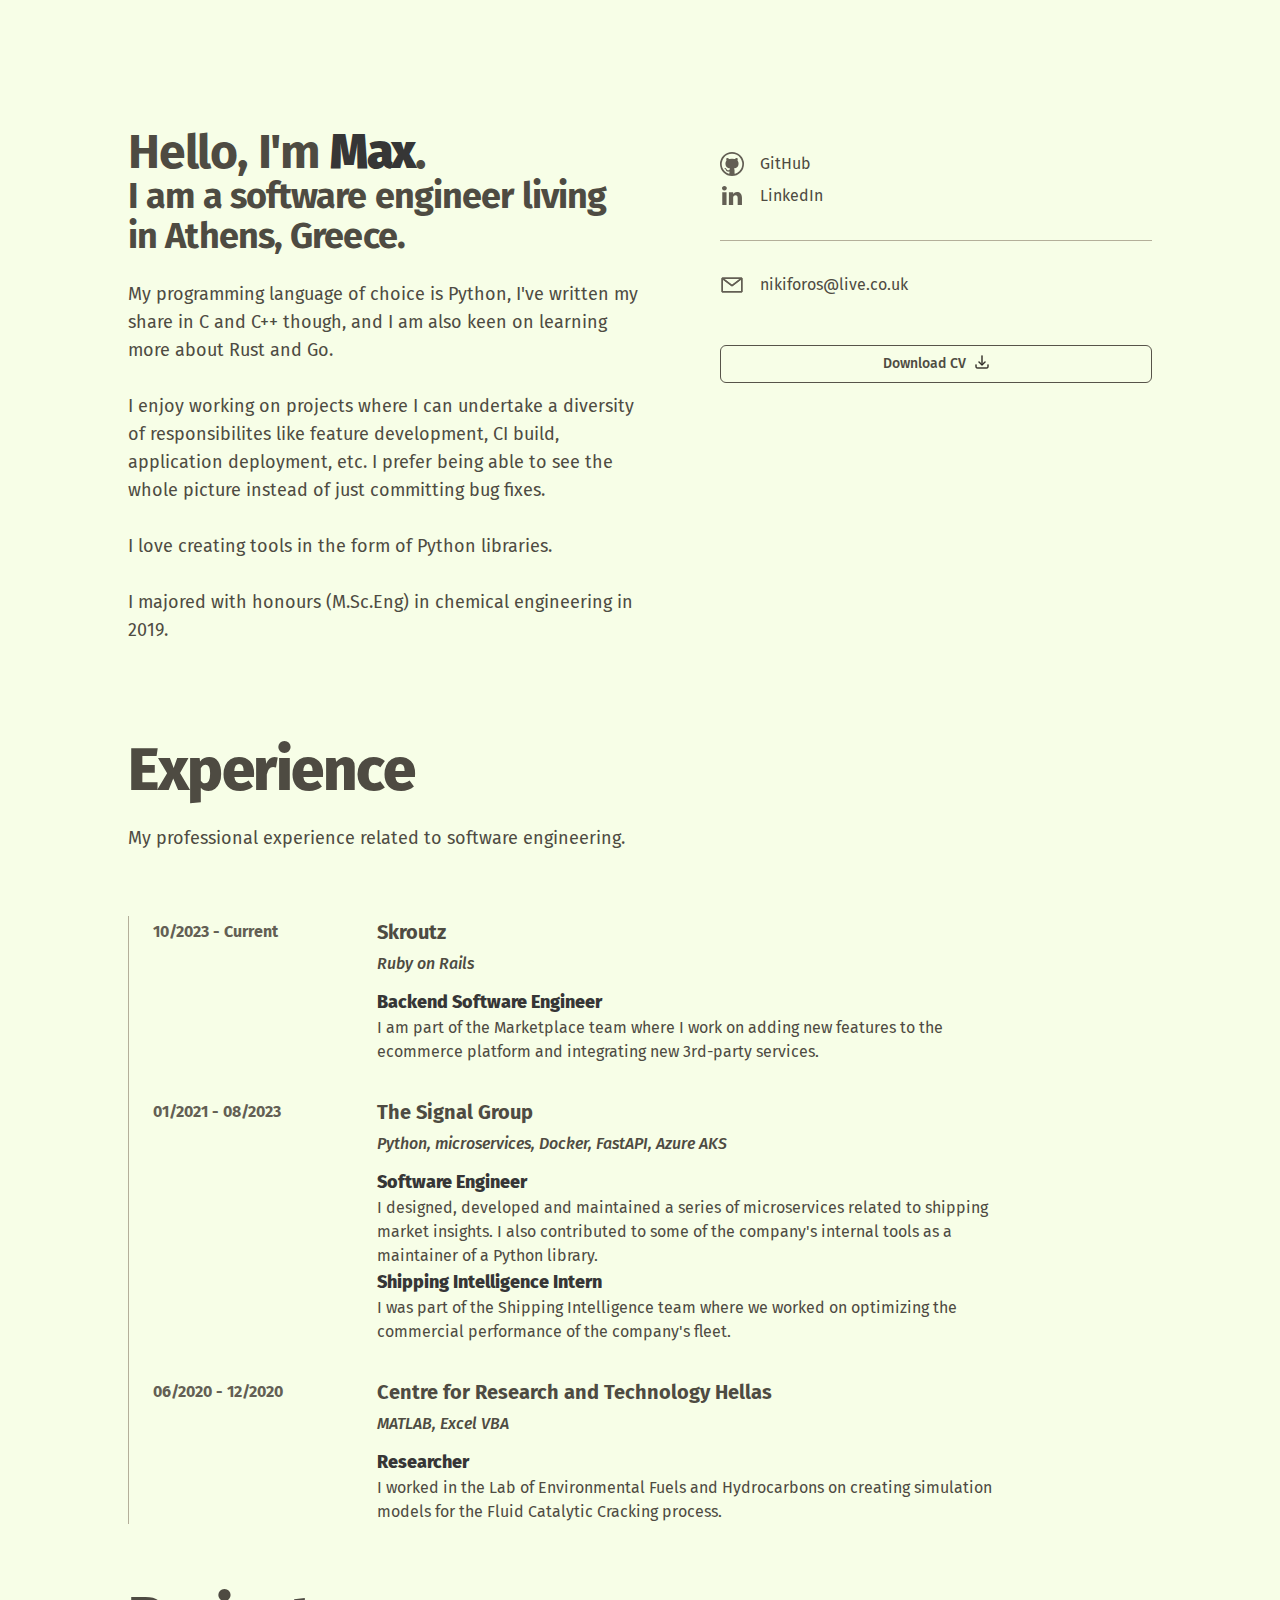
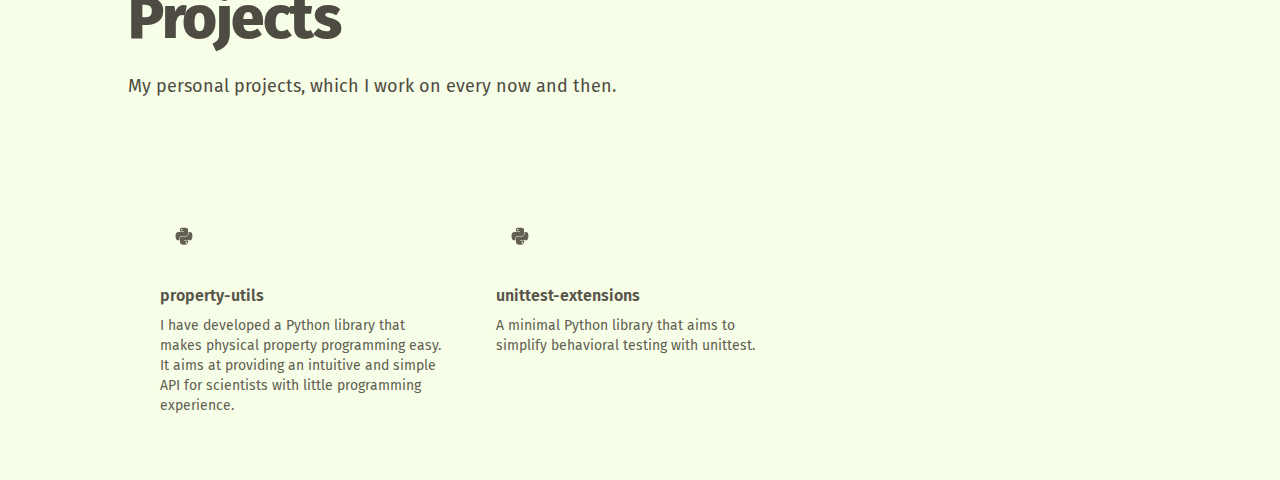
==== commit 6e20d090: "Update documentation" ====
--- a/index.html
+++ b/index.html
@@ -248,6 +248,10 @@
                         
                         <i> microservices, </i>
                         
+                        <i> Docker, </i>
+                        
+                        <i> FastAPI, </i>
+                        
                         <i> Azure AKS </i>
                         
                     </h3>
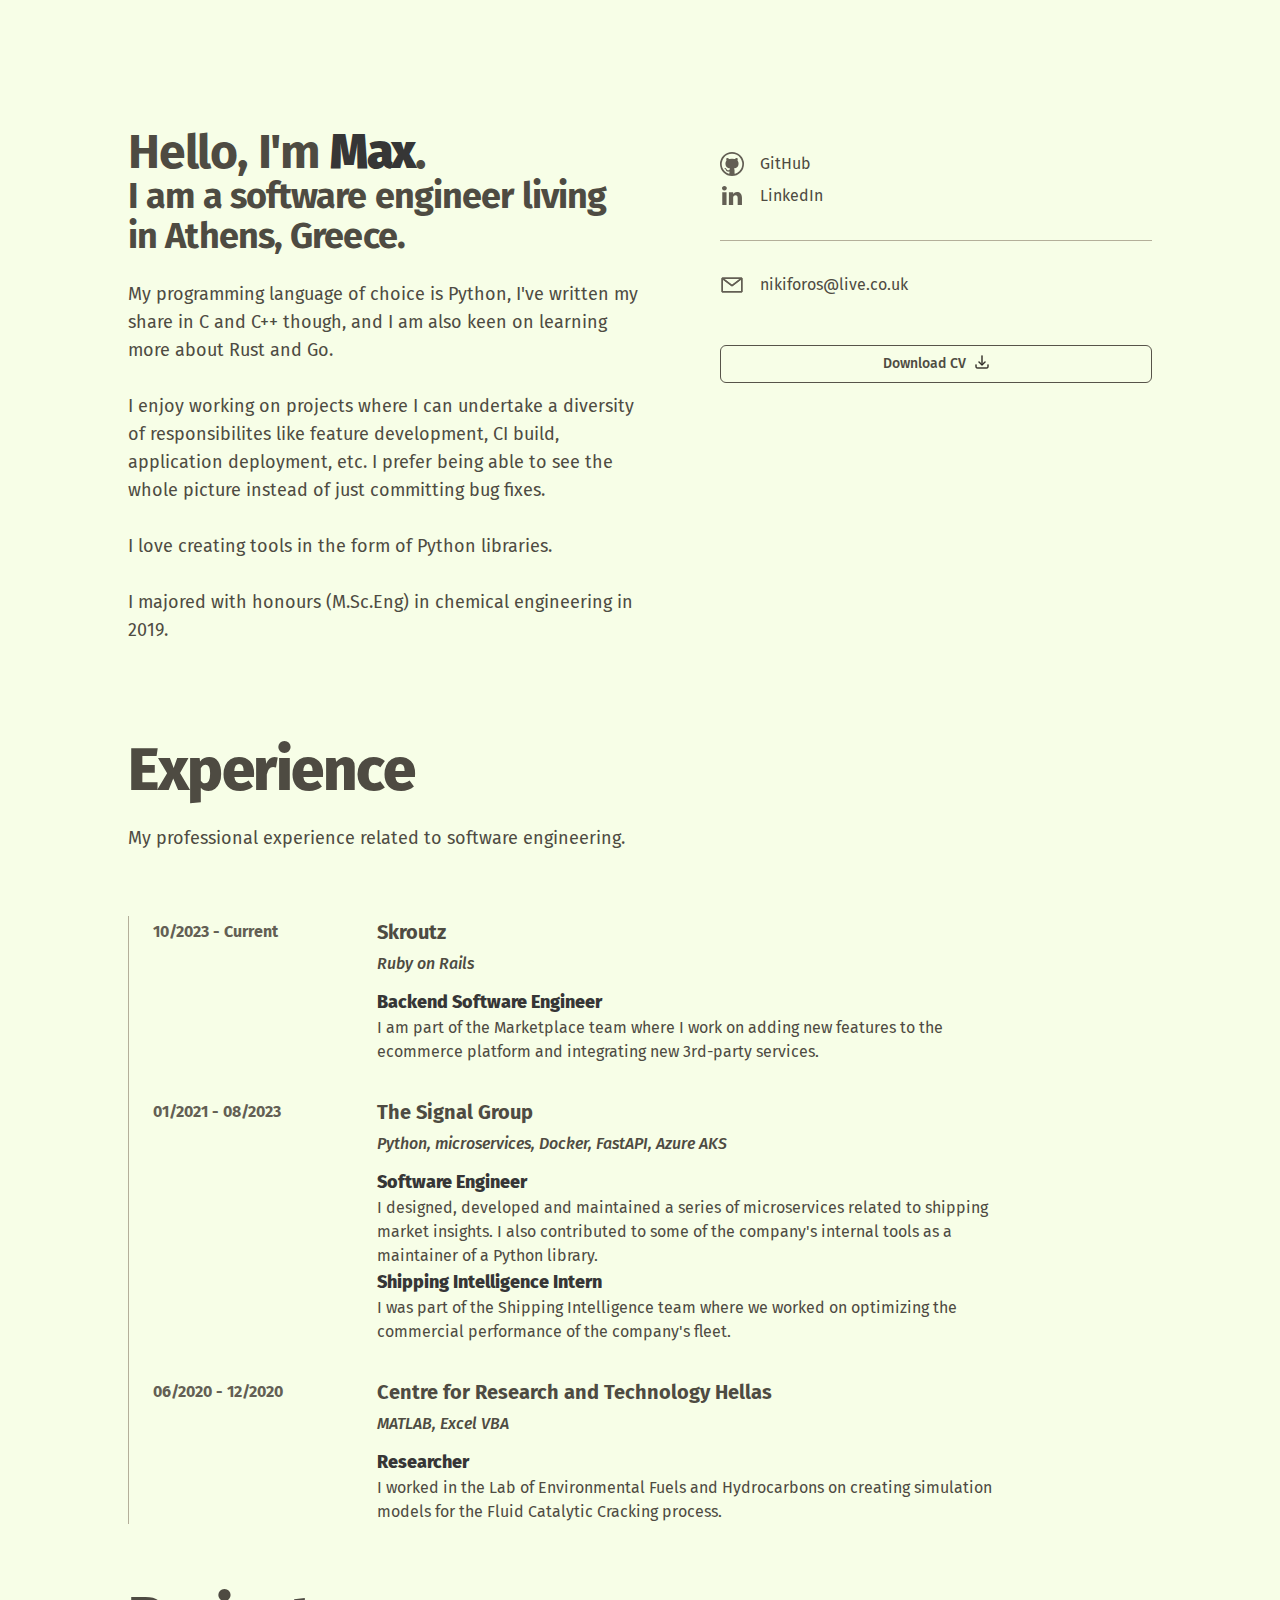
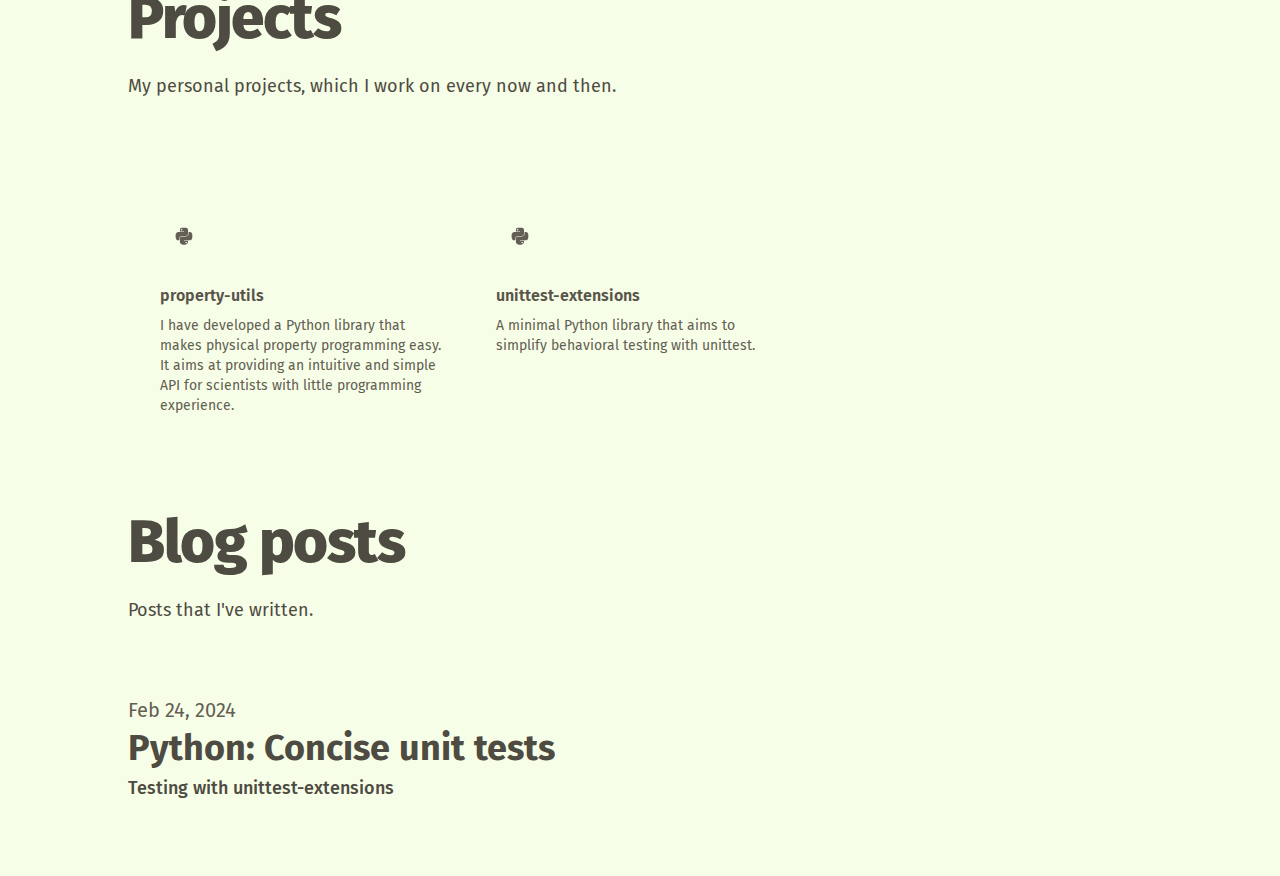
==== commit 4ee03580: "Update documentation" ====
--- a/index.html
+++ b/index.html
@@ -27,18 +27,15 @@
             <div class="relative px-4 sm:px-8 lg:px-12">
                 <div class="mx-auto max-w-2xl lg:max-w-5xl">
                     <div
-                    class="grid grid-cols-1 gap-y-16 lg:grid-cols-2 lg:grid-rows-[auto_1fr] lg:gap-y-12"
-                    >
+                    class="grid grid-cols-1 gap-y-16 lg:grid-cols-2 lg:grid-rows-[auto_1fr] lg:gap-y-12">
                         <div class="lg:order-first lg:row-span-2">
                             <h1
-                                class="text-4xl font-bold tracking-tight text-olive-drab sm:text-5xl"
-                            >
+                                class="text-4xl font-bold tracking-tight text-olive-drab sm:text-5xl">
                                 Hello, I'm
                                 <span class="font-black text-jet">Max</span>.
                             </h1>
                             <h2
-                                class="text-3xl font-bold tracking-tight text-olive-drab sm:text-4xl"
-                            >
+                                class="text-3xl font-bold tracking-tight text-olive-drab sm:text-4xl">
                                 I am a software engineer living in Athens, Greece.
                             </h2>
                             <div class="mt-6 space-y-7 text-lg text-olive-drab">
@@ -172,9 +169,7 @@
 </main>
 
 <div class="relative bg-lime overflow-hidden">
-    <div
-        class="max-w-7xl mx-auto relative px-4 py-8 sm:px-6 sm:pt-20 lg:pt-16 lg:px-32"
-    >
+    <div class="max-w-7xl mx-auto relative px-4 py-8 sm:px-6 sm:pt-20 lg:pt-16 lg:px-32">
         <div class="mt-8 md:max-w-4xl">
     <h1
         class="text-4xl text-olive-drab font-extrabold tracking-tight sm:text-5xl lg:text-6xl"
@@ -412,6 +407,35 @@
         </ul>
     </div>
 </div>
+        <div class="mt-8">
+    <div class="py-8">
+        <h1 class="text-4xl text-olive-drab font-extrabold tracking-tight sm:text-5xl lg:text-6xl">
+            Blog posts
+        </h1>
+        <p class="mt-6 text-lg text-olive-drab">
+            Posts that I've written.
+        </p>
+    </div>
+    <div class="py-8">
+        
+        <div class="md:flex">
+            <div class="md:max-w-lg lg:max-w-2xl">
+                <div class="py-2">
+                    <h4 class="text-xl text-wenge">Feb 24, 2024 </h4>
+                </div>
+                <a href="https://medium.com/@nikiforos_59437/python-concise-unit-tests-fe4b5c0ebebd" target="_blank">
+                    <h3 class="pb-2 text-4xl text-olive-drab font-bold leading-8">
+                        Python: Concise unit tests
+                    </h3>
+                    <h3 class="text-lg text-olive-drab font-medium pb-2 leading-8">
+                        Testing with unittest-extensions
+                    </h3>
+                </a>
+            </div>
+        </div>
+        
+    </div>
+</div>
     </div>
 </div>
 
--- a/assets/output.css
+++ b/assets/output.css
@@ -684,6 +684,10 @@
   grid-template-columns: repeat(1, minmax(0, 1fr));
 }
 
+.flex-row {
+  flex-direction: row;
+}
+
 .flex-col {
   flex-direction: column;
 }
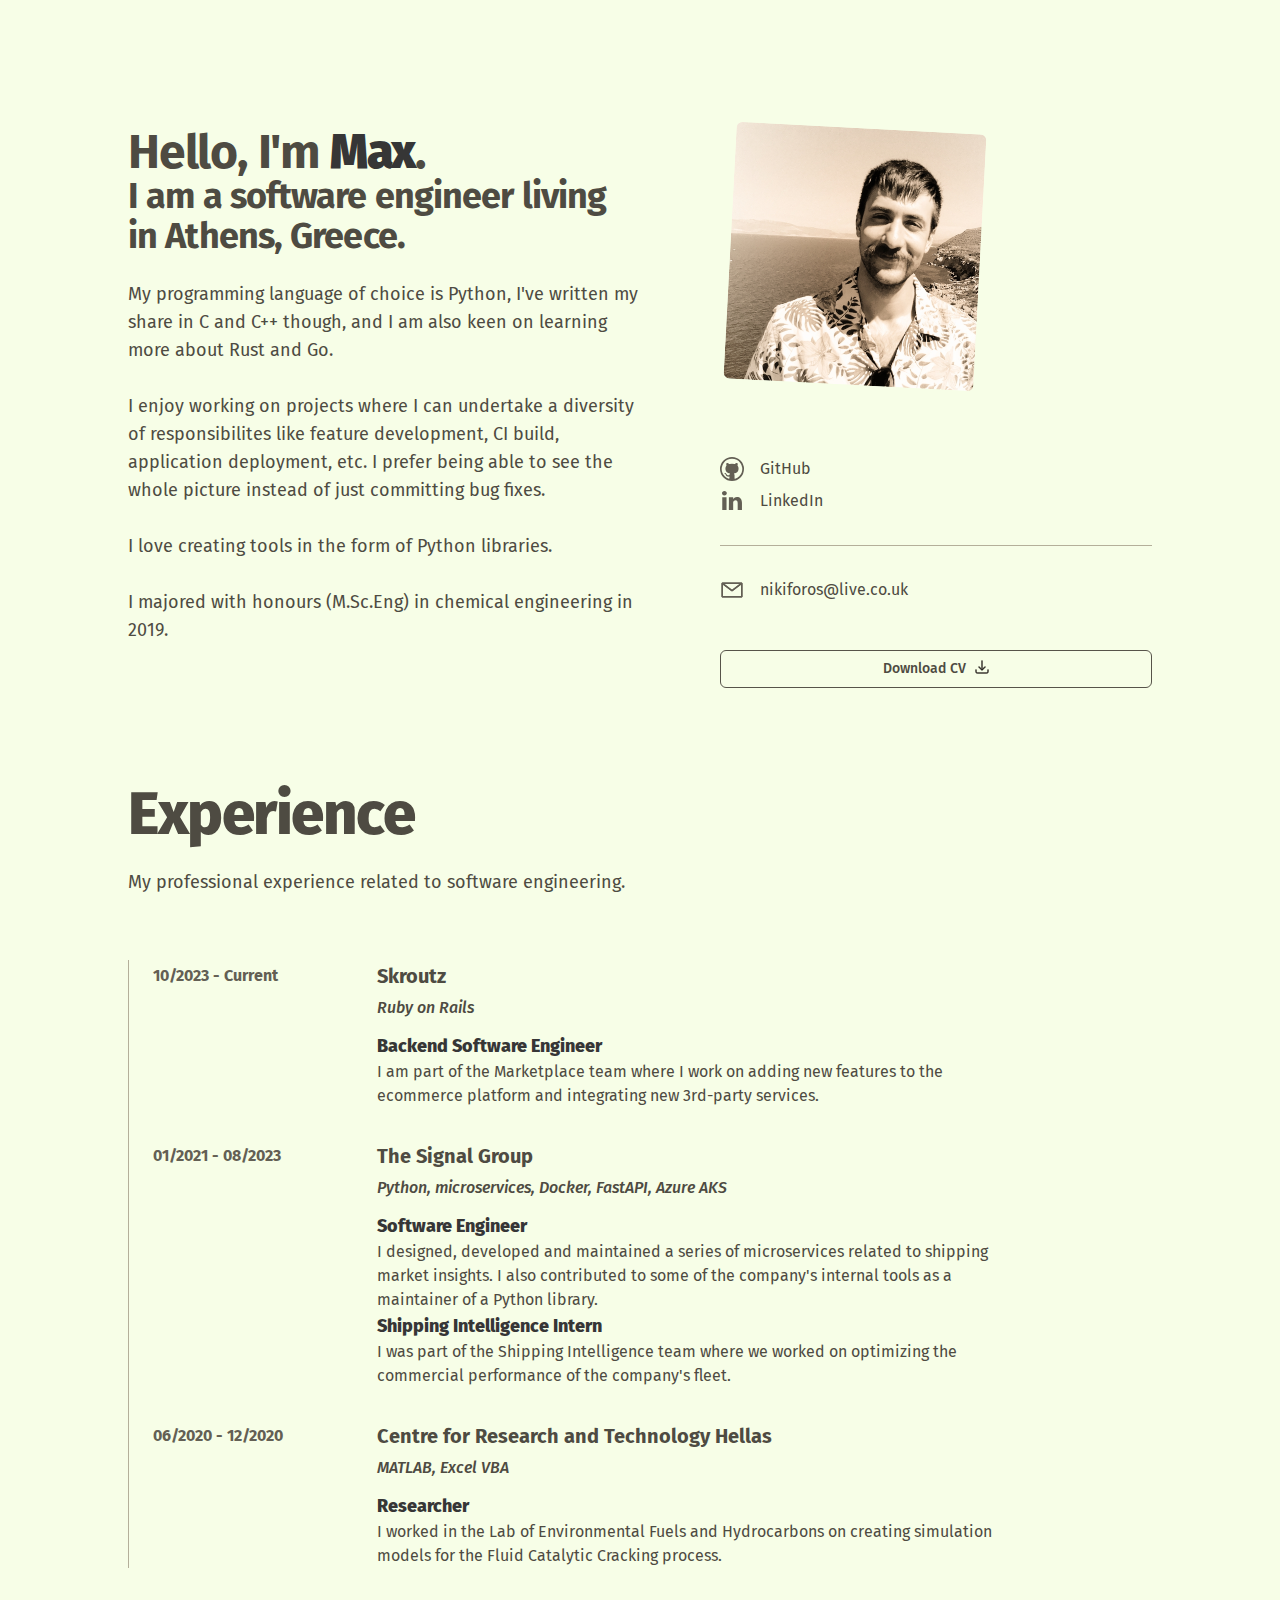
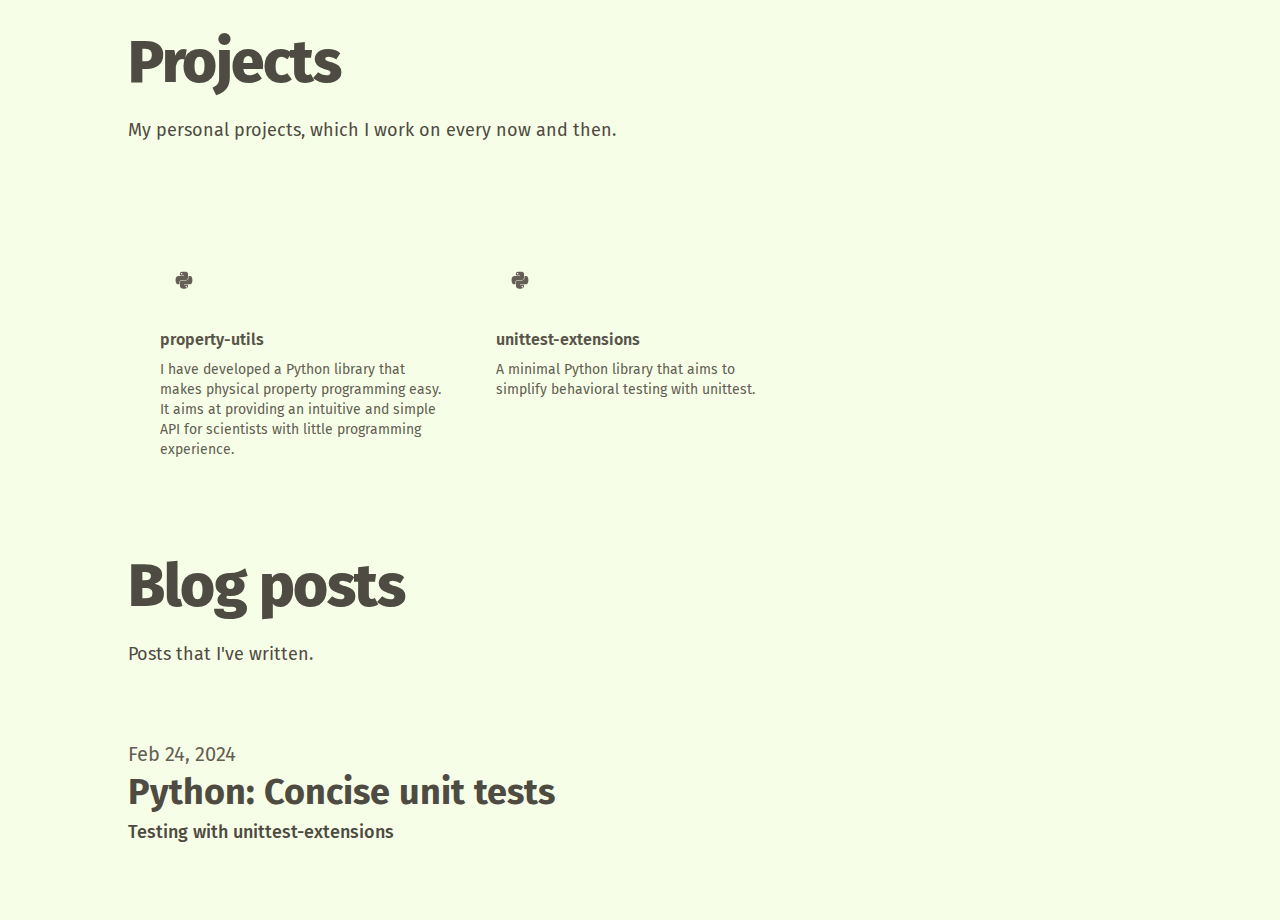
==== commit 7f20b37b: "Update documentation" ====
--- a/index.html
+++ b/index.html
@@ -28,6 +28,22 @@
                 <div class="mx-auto max-w-2xl lg:max-w-5xl">
                     <div
                     class="grid grid-cols-1 gap-y-16 lg:grid-cols-2 lg:grid-rows-[auto_1fr] lg:gap-y-12">
+                        <div class="lg:pl-20">
+                            <div class="px-2.5 lg:max-w-none">
+                                <div
+                                    class="relative flex justify-center lg:justify-start"
+                                >
+                                    <img
+                                        alt=""
+                                        class="rotate-3 rounded-md"
+                                        loading="lazy"
+                                        src="assets/profile_pic.jpg"
+                                        style="color: transparent"
+                                        width="250"
+                                    />
+                                </div>
+                            </div>
+                        </div>
                         <div class="lg:order-first lg:row-span-2">
                             <h1
                                 class="text-4xl font-bold tracking-tight text-olive-drab sm:text-5xl">
--- a/assets/output.css
+++ b/assets/output.css
@@ -674,6 +674,11 @@
   transform: translate(var(--tw-translate-x), var(--tw-translate-y)) rotate(var(--tw-rotate)) skewX(var(--tw-skew-x)) skewY(var(--tw-skew-y)) scaleX(var(--tw-scale-x)) scaleY(var(--tw-scale-y));
 }
 
+.rotate-3 {
+  --tw-rotate: 3deg;
+  transform: translate(var(--tw-translate-x), var(--tw-translate-y)) rotate(var(--tw-rotate)) skewX(var(--tw-skew-x)) skewY(var(--tw-skew-y)) scaleX(var(--tw-scale-x)) scaleY(var(--tw-scale-y));
+}
+
 .scale-95 {
   --tw-scale-x: .95;
   --tw-scale-y: .95;
@@ -684,10 +689,6 @@
   grid-template-columns: repeat(1, minmax(0, 1fr));
 }
 
-.flex-row {
-  flex-direction: row;
-}
-
 .flex-col {
   flex-direction: column;
 }
@@ -773,6 +774,11 @@
 
 .p-8 {
   padding: 2rem;
+}
+
+.px-2\.5 {
+  padding-left: 0.625rem;
+  padding-right: 0.625rem;
 }
 
 .px-3 {
@@ -1069,6 +1075,10 @@
     max-width: 64rem;
   }
 
+  .lg\:max-w-none {
+    max-width: none;
+  }
+
   .lg\:grid-cols-2 {
     grid-template-columns: repeat(2, minmax(0, 1fr));
   }
@@ -1079,6 +1089,10 @@
 
   .lg\:grid-rows-\[auto_1fr\] {
     grid-template-rows: auto 1fr;
+  }
+
+  .lg\:justify-start {
+    justify-content: flex-start;
   }
 
   .lg\:gap-y-12 {
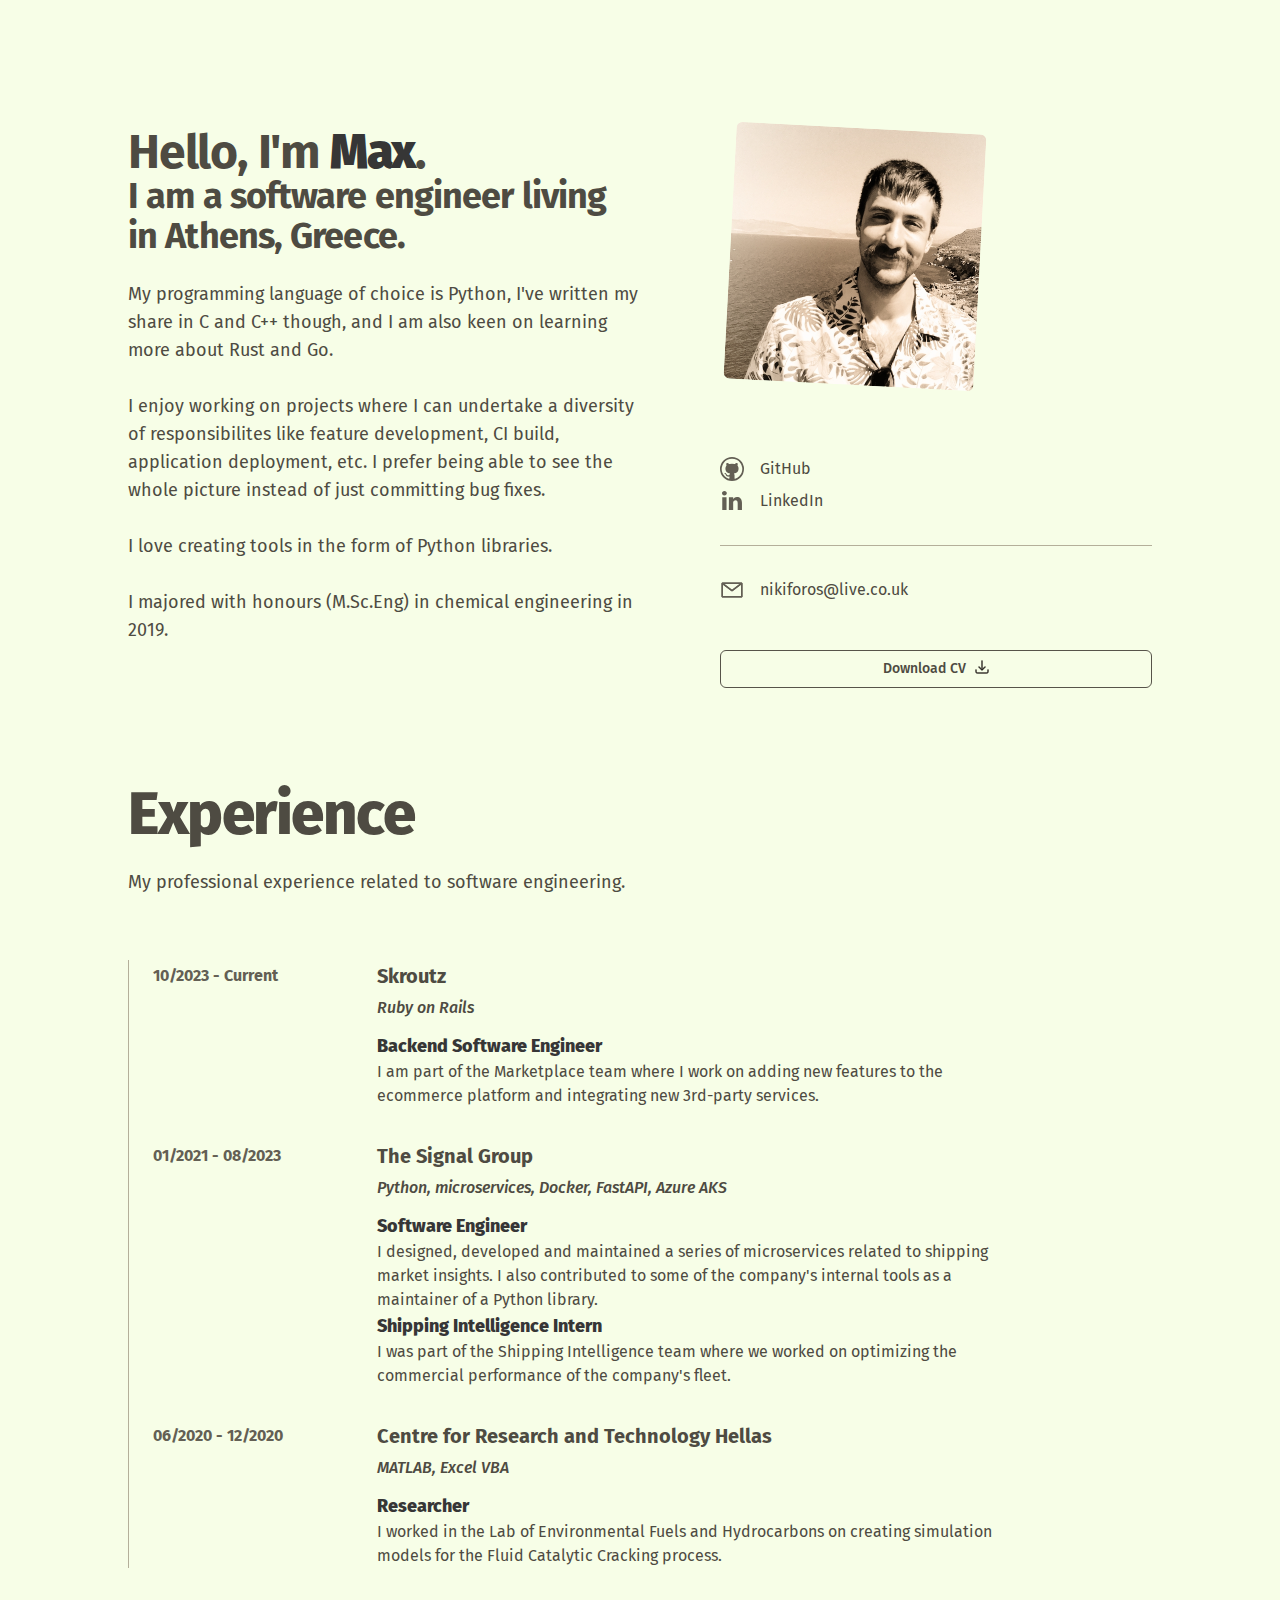
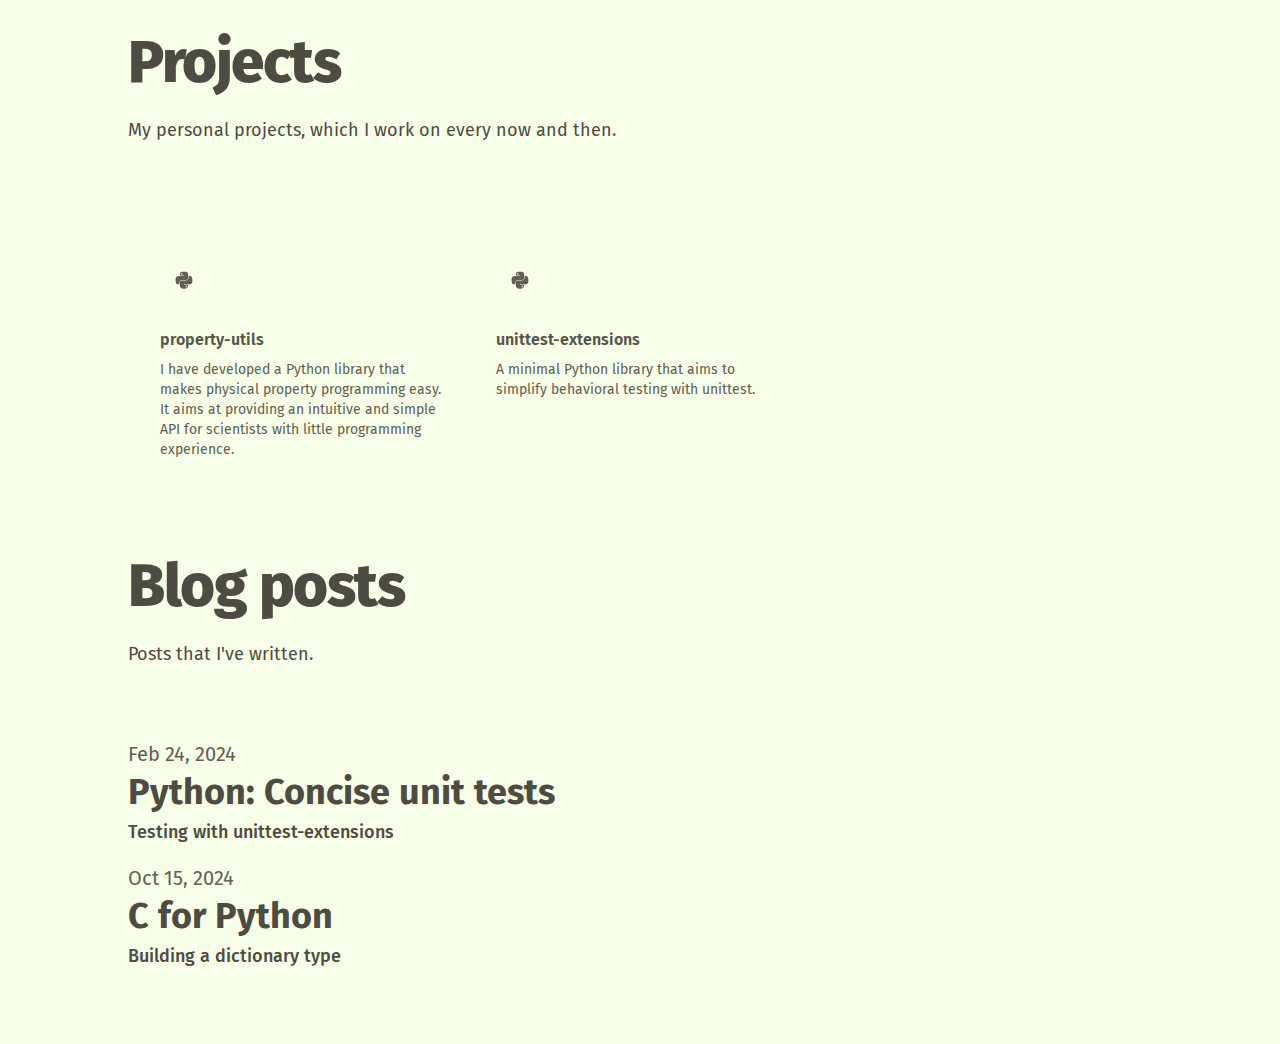
==== commit 91c8be7f: "Update documentation" ====
--- a/index.html
+++ b/index.html
@@ -450,6 +450,22 @@
             </div>
         </div>
         
+        <div class="md:flex">
+            <div class="md:max-w-lg lg:max-w-2xl">
+                <div class="py-2">
+                    <h4 class="text-xl text-wenge">Oct 15, 2024 </h4>
+                </div>
+                <a href="https://medium.com/@nikiforos_59437/c-for-python-building-a-dictionary-type-e09146ef052f" target="_blank">
+                    <h3 class="pb-2 text-4xl text-olive-drab font-bold leading-8">
+                        C for Python
+                    </h3>
+                    <h3 class="text-lg text-olive-drab font-medium pb-2 leading-8">
+                        Building a dictionary type
+                    </h3>
+                </a>
+            </div>
+        </div>
+        
     </div>
 </div>
     </div>
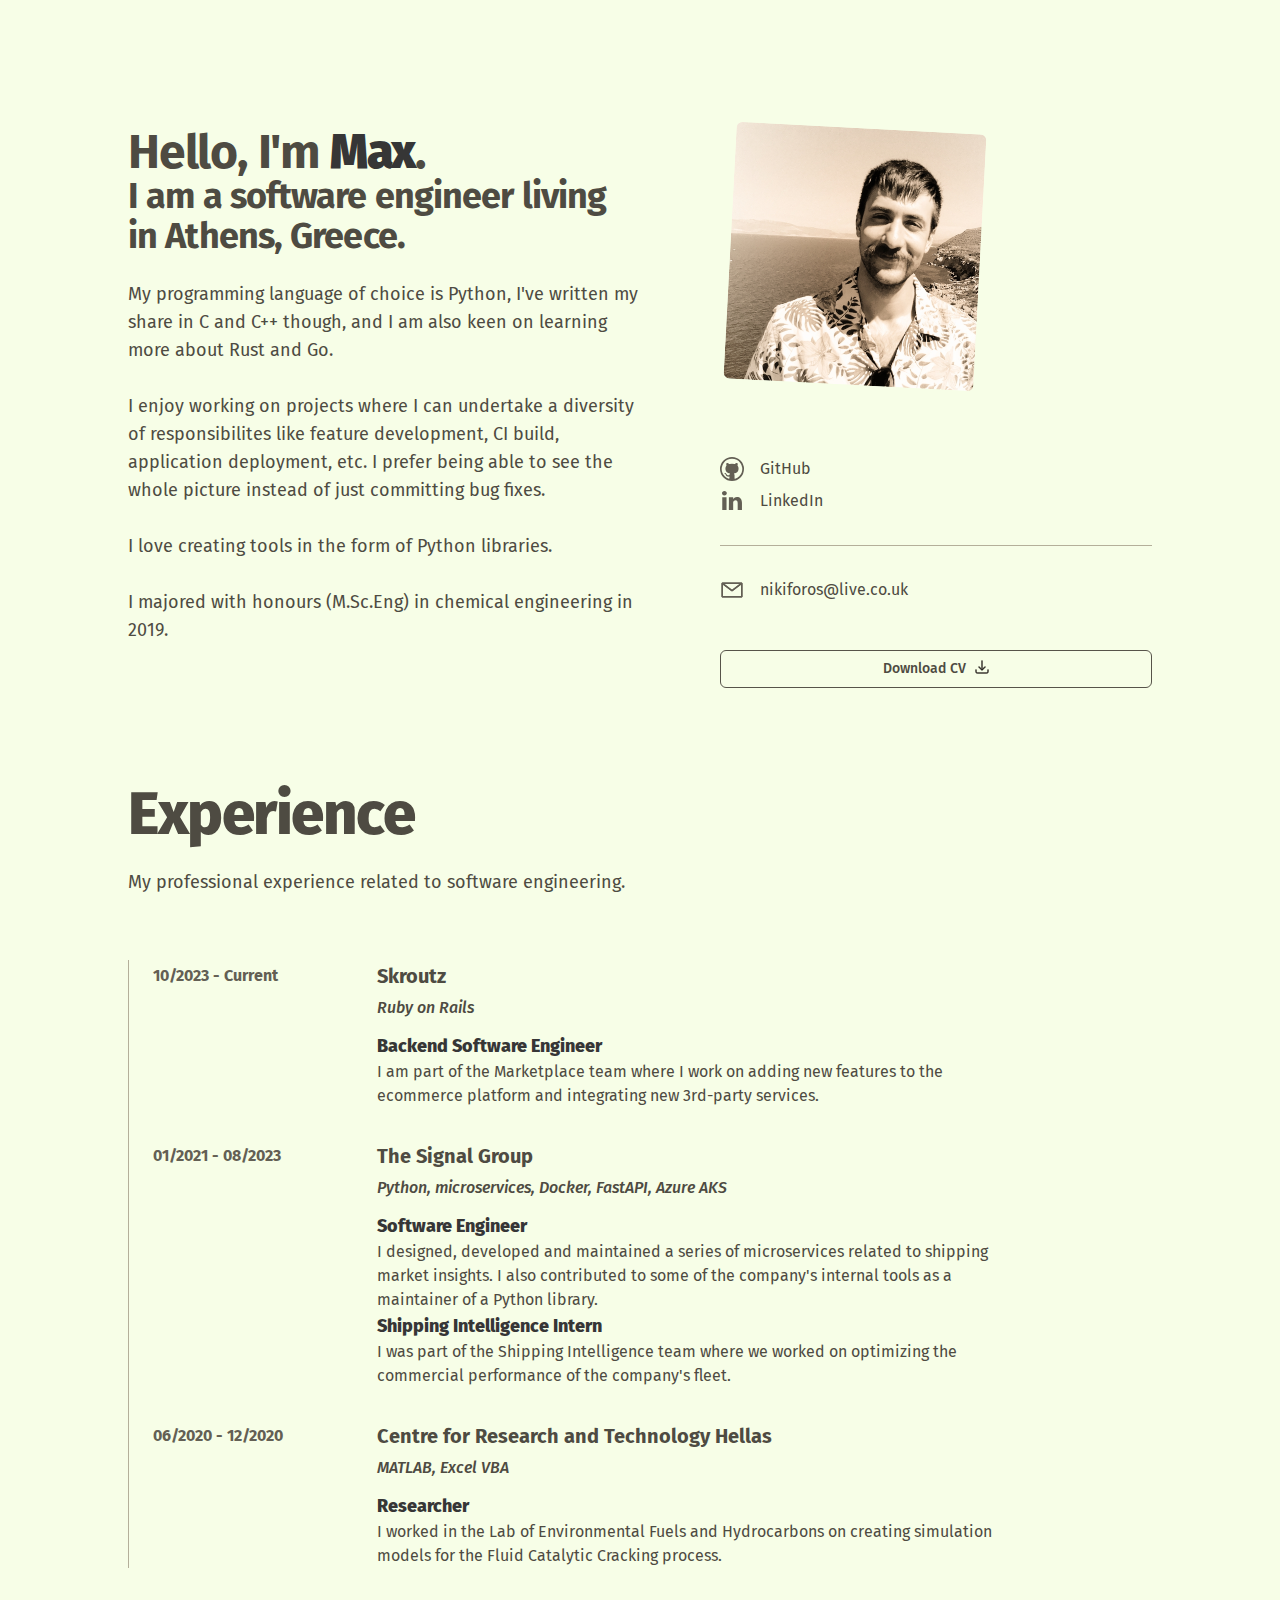
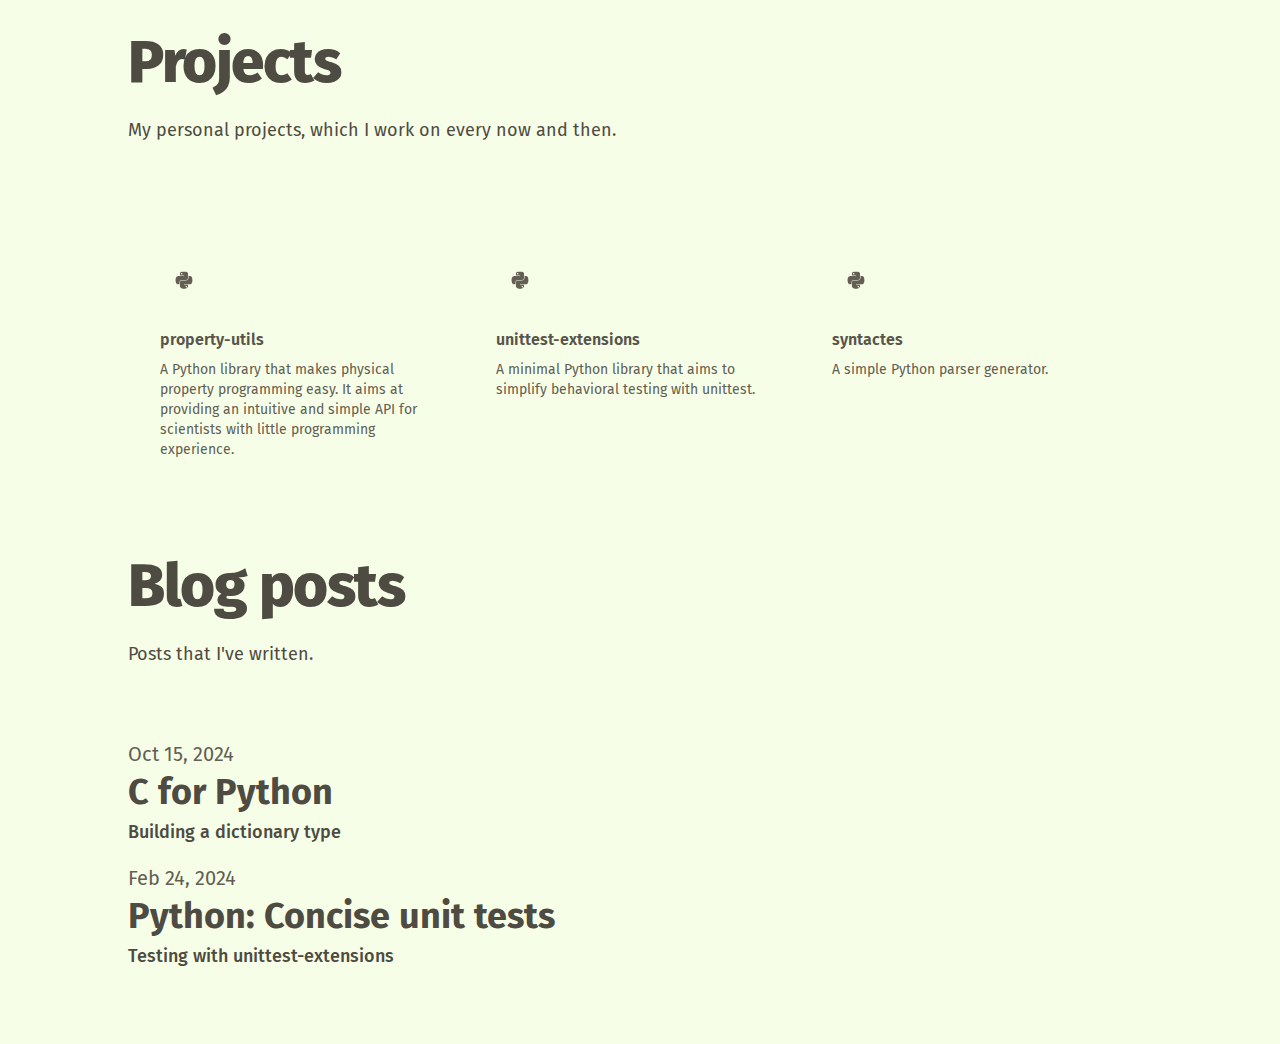
==== commit b6e7a2a5: "Update documentation" ====
--- a/index.html
+++ b/index.html
@@ -380,7 +380,7 @@
                     </a>
                 </h2>
                 <p class="relative z-10 mt-2 text-sm text-wenge">
-                    I have developed a Python library that makes physical 
+                    A Python library that makes physical 
         property programming easy. It aims at providing an intuitive and simple API
         for scientists with little programming experience.
                 </p>
@@ -420,6 +420,38 @@
             </li>
 
             
+
+            <li class="group relative flex flex-col items-start">
+                <div
+                    class="relative z-10 flex h-12 w-12 items-center justify-center">
+                    <svg
+                        viewBox="0 0 32 32"
+                        aria-hidden="true"
+                        class="h-6 w-6 flex-none fill-wenge transition group-hover:fill-jet">
+                        <path
+                            d="M13.275 15.88h5.417c1.508 0 2.712-1.241 2.712-2.756v-5.164c0-1.47-1.24-2.574-2.712-2.819-0.932-0.155-1.898-0.226-2.825-0.221s-1.813 0.083-2.592 0.221c-2.295 0.405-2.712 1.254-2.712 2.819v2.067h5.423v0.689h-7.459c-1.576 0-2.956 0.947-3.388 2.75-0.498 2.066-0.52 3.355 0 5.512 0.385 1.606 1.306 2.75 2.882 2.75h1.865v-2.478c0-1.79 1.549-3.369 3.388-3.369zM12.933 8.649c-0.562 0-1.018-0.461-1.018-1.030 0-0.572 0.455-1.037 1.018-1.037 0.56 0 1.018 0.465 1.018 1.037 0 0.57-0.457 1.030-1.018 1.030zM26.826 13.465c-0.389-1.569-1.133-2.75-2.712-2.75h-2.035v2.408c0 1.867-1.583 3.439-3.388 3.439h-5.417c-1.484 0-2.712 1.27-2.712 2.756v5.164c0 1.47 1.278 2.334 2.712 2.756 1.717 0.505 3.363 0.596 5.417 0 1.365-0.395 2.712-1.191 2.712-2.756v-2.067h-5.417v-0.689h8.129c1.576 0 2.163-1.099 2.712-2.75 0.566-1.699 0.542-3.332 0-5.512zM19.033 23.794c0.562 0 1.018 0.461 1.018 1.030 0 0.572-0.456 1.037-1.018 1.037-0.56 0-1.018-0.465-1.018-1.037 0-0.57 0.457-1.030 1.018-1.030z"
+                            clip-rule="evenodd"
+                            fill-rule="evenodd">
+                        </path>
+                    </svg>
+                </div>
+                <h2 class="mt-6 text-base font-semibold text-davys-grey">
+                    <div
+                        class="absolute -inset-y-6 -inset-x-4 z-0 scale-95 bg-dark-vanilla opacity-0 transition group-hover:scale-100 group-hover:opacity-100 sm:-inset-x-6 sm:rounded-2xl"
+                    ></div>
+                    <a href="https://github.com/Maxcode123/syntactes" target="_blank">
+                        <span
+                            class="absolute -inset-y-6 -inset-x-4 z-20 sm:-inset-x-6 sm:rounded-2xl">
+                        </span>
+                        <span class="relative z-10">syntactes</span>
+                    </a>
+                </h2>
+                <p class="relative z-10 mt-2 text-sm text-wenge">
+                    A simple Python parser generator.
+                </p>
+            </li>
+
+            
         </ul>
     </div>
 </div>
@@ -437,14 +469,14 @@
         <div class="md:flex">
             <div class="md:max-w-lg lg:max-w-2xl">
                 <div class="py-2">
-                    <h4 class="text-xl text-wenge">Feb 24, 2024 </h4>
-                </div>
-                <a href="https://medium.com/@nikiforos_59437/python-concise-unit-tests-fe4b5c0ebebd" target="_blank">
+                    <h4 class="text-xl text-wenge">Oct 15, 2024 </h4>
+                </div>
+                <a href="https://medium.com/@nikiforos_59437/c-for-python-building-a-dictionary-type-e09146ef052f" target="_blank">
                     <h3 class="pb-2 text-4xl text-olive-drab font-bold leading-8">
-                        Python: Concise unit tests
+                        C for Python
                     </h3>
                     <h3 class="text-lg text-olive-drab font-medium pb-2 leading-8">
-                        Testing with unittest-extensions
+                        Building a dictionary type
                     </h3>
                 </a>
             </div>
@@ -453,14 +485,14 @@
         <div class="md:flex">
             <div class="md:max-w-lg lg:max-w-2xl">
                 <div class="py-2">
-                    <h4 class="text-xl text-wenge">Oct 15, 2024 </h4>
-                </div>
-                <a href="https://medium.com/@nikiforos_59437/c-for-python-building-a-dictionary-type-e09146ef052f" target="_blank">
+                    <h4 class="text-xl text-wenge">Feb 24, 2024 </h4>
+                </div>
+                <a href="https://medium.com/@nikiforos_59437/python-concise-unit-tests-fe4b5c0ebebd" target="_blank">
                     <h3 class="pb-2 text-4xl text-olive-drab font-bold leading-8">
-                        C for Python
+                        Python: Concise unit tests
                     </h3>
                     <h3 class="text-lg text-olive-drab font-medium pb-2 leading-8">
-                        Building a dictionary type
+                        Testing with unittest-extensions
                     </h3>
                 </a>
             </div>
--- a/assets/output.css
+++ b/assets/output.css
@@ -107,7 +107,7 @@
 }
 
 /*
-! tailwindcss v3.4.13 | MIT License | https://tailwindcss.com
+! tailwindcss v3.4.14 | MIT License | https://tailwindcss.com
 */
 
 /*
@@ -550,7 +550,7 @@
 
 /* Make elements with the HTML hidden attribute stay hidden by default */
 
-[hidden] {
+[hidden]:where(:not([hidden="until-found"])) {
   display: none;
 }
 
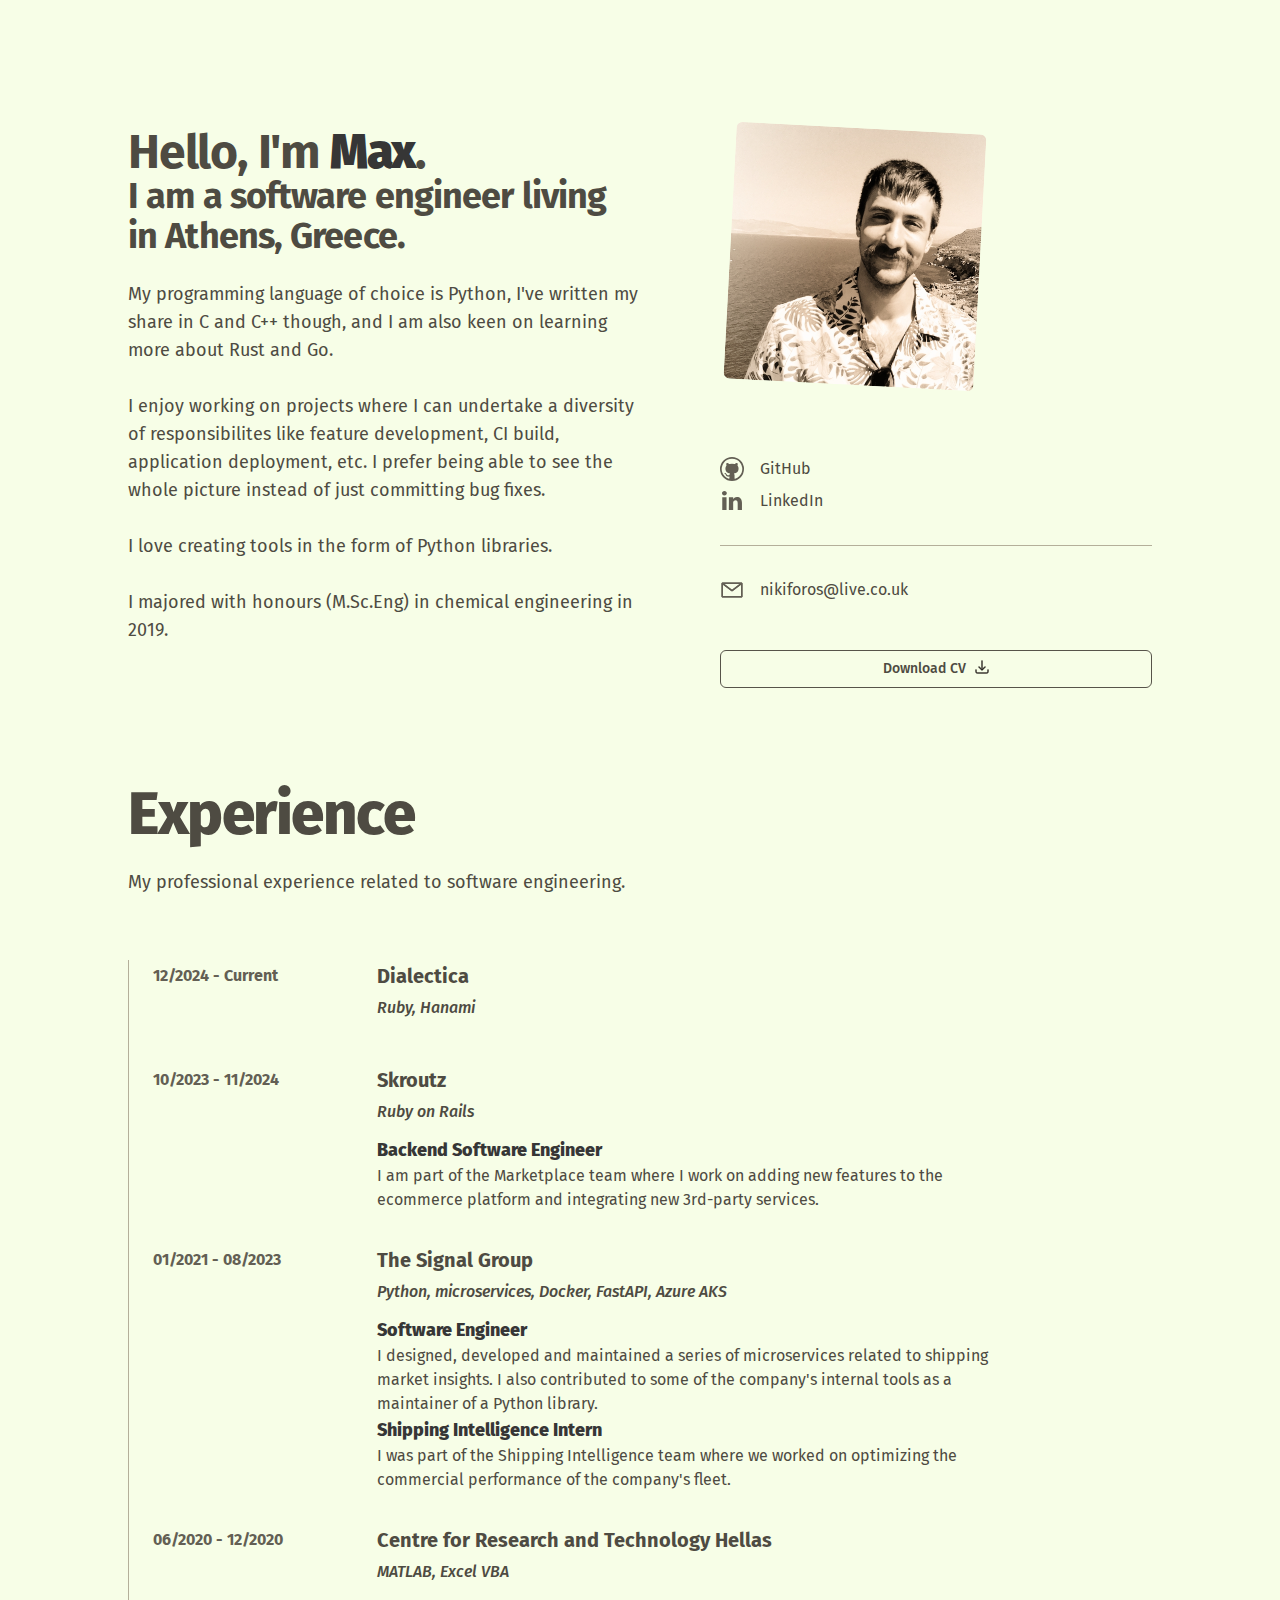
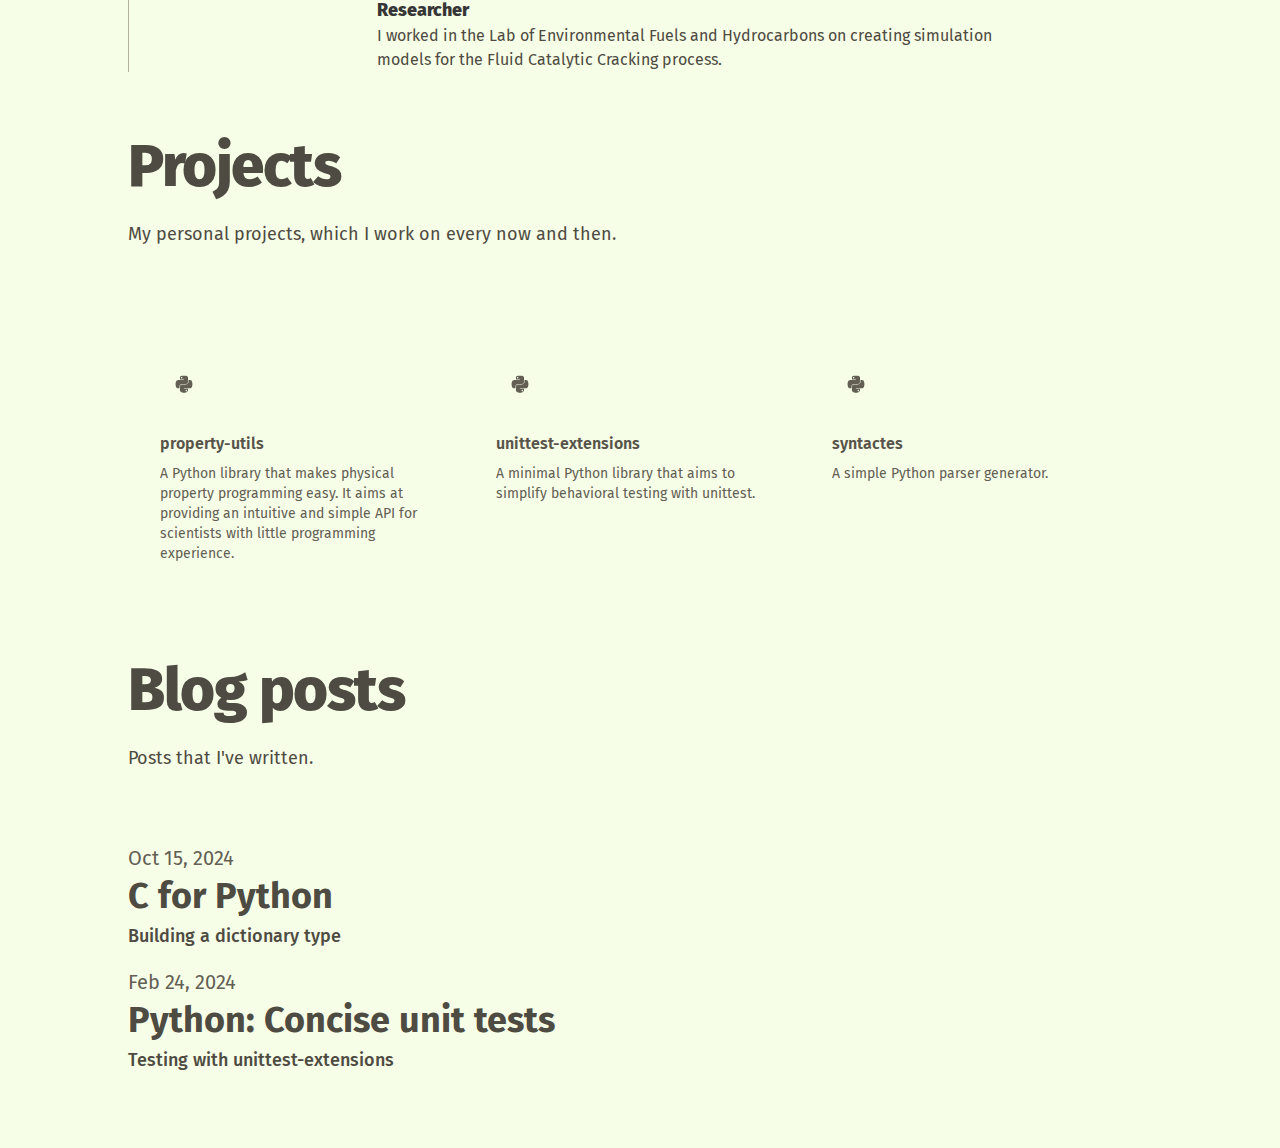
==== commit 7dc8f1ed: "Update documentation" ====
--- a/index.html
+++ b/index.html
@@ -202,9 +202,37 @@
                 <div
                     class="w-48 font-bold text-wenge leading-8 tracking-normal"
                 >
+                    <span>12/2024 - </span>
+                    
+                    <span>Current</span>
+                    
+                </div>
+                <div class="md:max-w-lg lg:max-w-2xl md:pl-8">
+                    <h3 class="text-xl text-olive-drab font-bold leading-8">
+                        <a
+                            href="https://dialecticanet.com/"
+                            target="_blank">
+                            <span >Dialectica</span>
+                        </a>
+                    </h3>
+                    <h3 class="text-base text-olive-drab font-medium pb-2 leading-8">
+                        
+                        <i> Ruby, </i>
+                        
+                        <i> Hanami </i>
+                        
+                    </h3>
+                    
+                </div>
+            </div>
+            
+            <div class="mt-8 md:flex">
+                <div
+                    class="w-48 font-bold text-wenge leading-8 tracking-normal"
+                >
                     <span>10/2023 - </span>
                     
-                    <span>Current</span>
+                    <span v-else>11/2024</span>
                     
                 </div>
                 <div class="md:max-w-lg lg:max-w-2xl md:pl-8">
--- a/assets/output.css
+++ b/assets/output.css
@@ -107,7 +107,7 @@
 }
 
 /*
-! tailwindcss v3.4.14 | MIT License | https://tailwindcss.com
+! tailwindcss v3.4.16 | MIT License | https://tailwindcss.com
 */
 
 /*
@@ -742,22 +742,22 @@
 
 .border-davys-grey {
   --tw-border-opacity: 1;
-  border-color: rgb(87 84 74 / var(--tw-border-opacity));
+  border-color: rgb(87 84 74 / var(--tw-border-opacity, 1));
 }
 
 .border-laurel-green {
   --tw-border-opacity: 1;
-  border-color: rgb(180 175 154 / var(--tw-border-opacity));
+  border-color: rgb(180 175 154 / var(--tw-border-opacity, 1));
 }
 
 .bg-dark-vanilla {
   --tw-bg-opacity: 1;
-  background-color: rgb(205 200 176 / var(--tw-bg-opacity));
+  background-color: rgb(205 200 176 / var(--tw-bg-opacity, 1));
 }
 
 .bg-lime {
   --tw-bg-opacity: 1;
-  background-color: rgb(247 254 231 / var(--tw-bg-opacity));
+  background-color: rgb(247 254 231 / var(--tw-bg-opacity, 1));
 }
 
 .bg-transparent {
@@ -877,22 +877,22 @@
 
 .text-davys-grey {
   --tw-text-opacity: 1;
-  color: rgb(87 84 74 / var(--tw-text-opacity));
+  color: rgb(87 84 74 / var(--tw-text-opacity, 1));
 }
 
 .text-jet {
   --tw-text-opacity: 1;
-  color: rgb(54 54 54 / var(--tw-text-opacity));
+  color: rgb(54 54 54 / var(--tw-text-opacity, 1));
 }
 
 .text-olive-drab {
   --tw-text-opacity: 1;
-  color: rgb(78 75 66 / var(--tw-text-opacity));
+  color: rgb(78 75 66 / var(--tw-text-opacity, 1));
 }
 
 .text-wenge {
   --tw-text-opacity: 1;
-  color: rgb(99 95 84 / var(--tw-text-opacity));
+  color: rgb(99 95 84 / var(--tw-text-opacity, 1));
 }
 
 .opacity-0 {
@@ -913,27 +913,27 @@
 
 .hover\:bg-wenge:hover {
   --tw-bg-opacity: 1;
-  background-color: rgb(99 95 84 / var(--tw-bg-opacity));
+  background-color: rgb(99 95 84 / var(--tw-bg-opacity, 1));
 }
 
 .hover\:text-jet:hover {
   --tw-text-opacity: 1;
-  color: rgb(54 54 54 / var(--tw-text-opacity));
+  color: rgb(54 54 54 / var(--tw-text-opacity, 1));
 }
 
 .hover\:text-lime:hover {
   --tw-text-opacity: 1;
-  color: rgb(247 254 231 / var(--tw-text-opacity));
+  color: rgb(247 254 231 / var(--tw-text-opacity, 1));
 }
 
 .active\:bg-wenge:active {
   --tw-bg-opacity: 1;
-  background-color: rgb(99 95 84 / var(--tw-bg-opacity));
+  background-color: rgb(99 95 84 / var(--tw-bg-opacity, 1));
 }
 
 .active\:text-lime:active {
   --tw-text-opacity: 1;
-  color: rgb(247 254 231 / var(--tw-text-opacity));
+  color: rgb(247 254 231 / var(--tw-text-opacity, 1));
 }
 
 .active\:transition-none:active {
@@ -1037,7 +1037,7 @@
 
   .md\:border-laurel-green {
     --tw-border-opacity: 1;
-    border-color: rgb(180 175 154 / var(--tw-border-opacity));
+    border-color: rgb(180 175 154 / var(--tw-border-opacity, 1));
   }
 
   .md\:pl-6 {
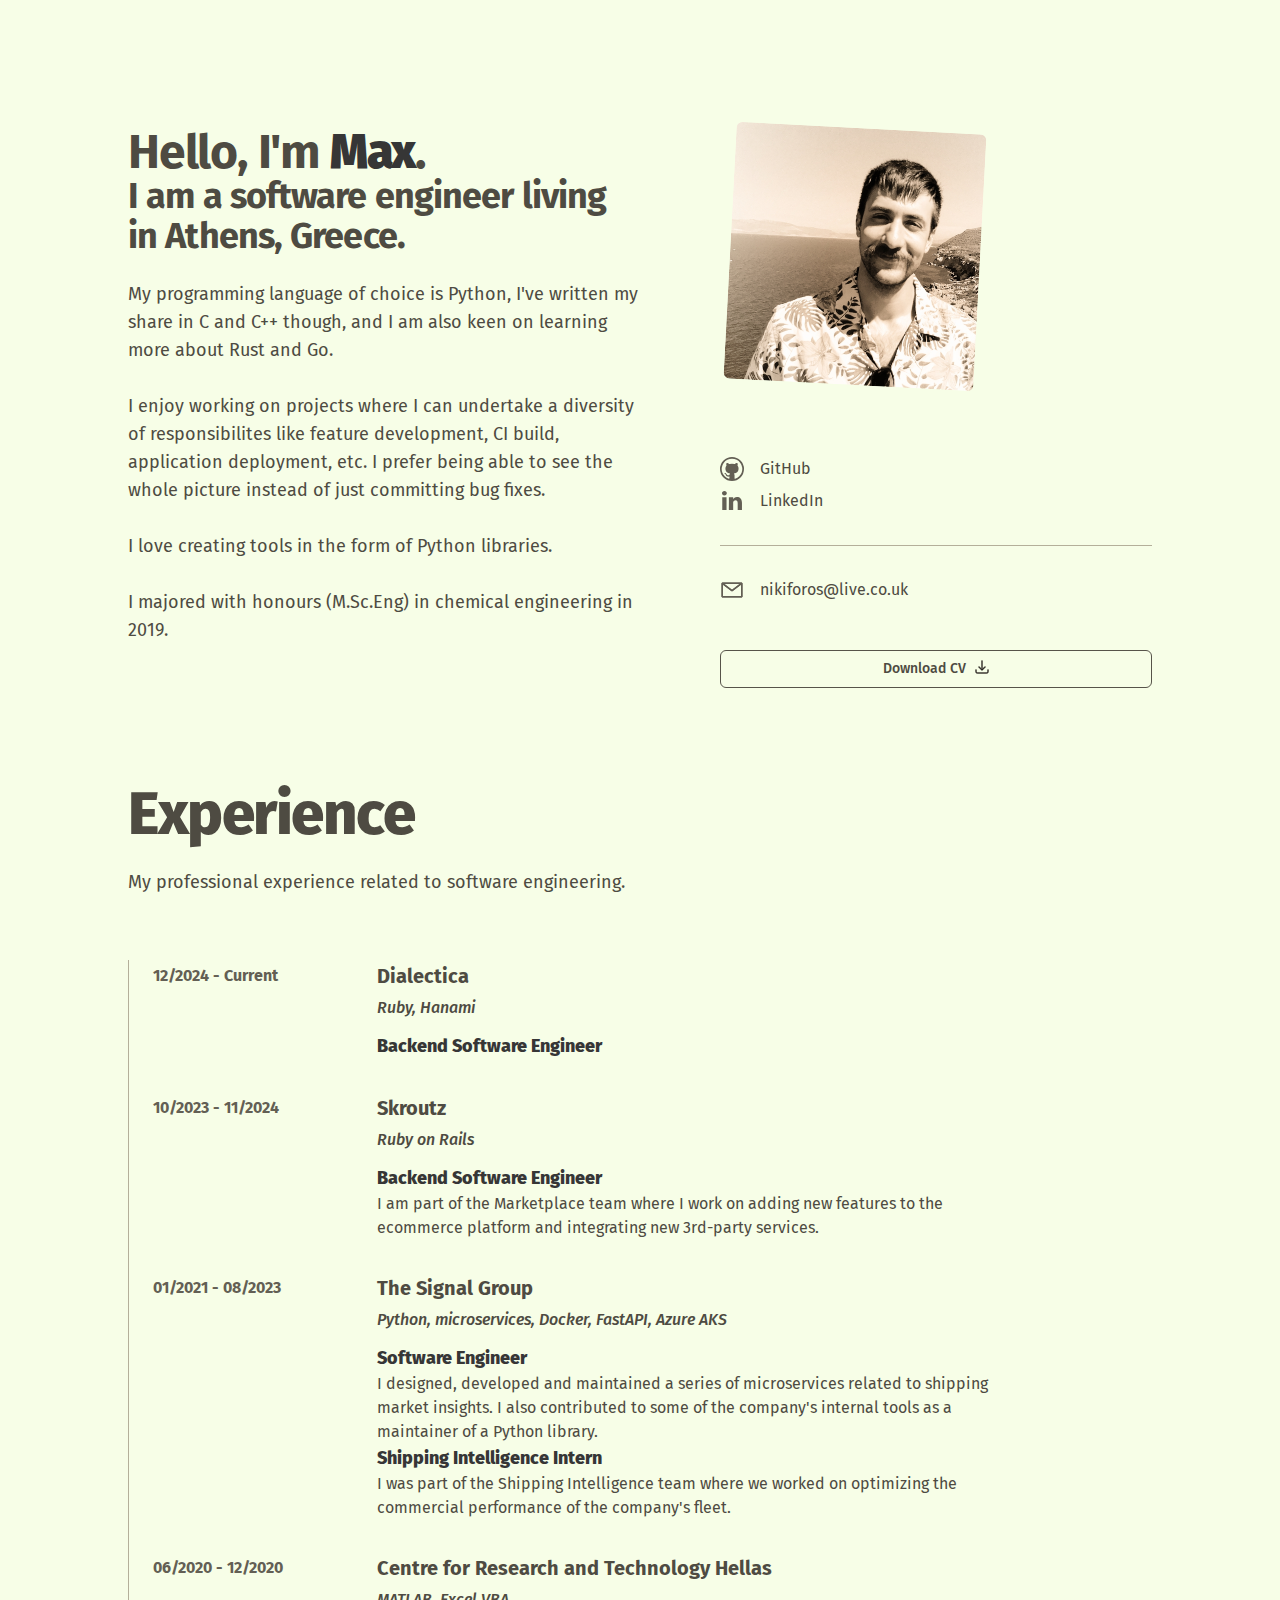
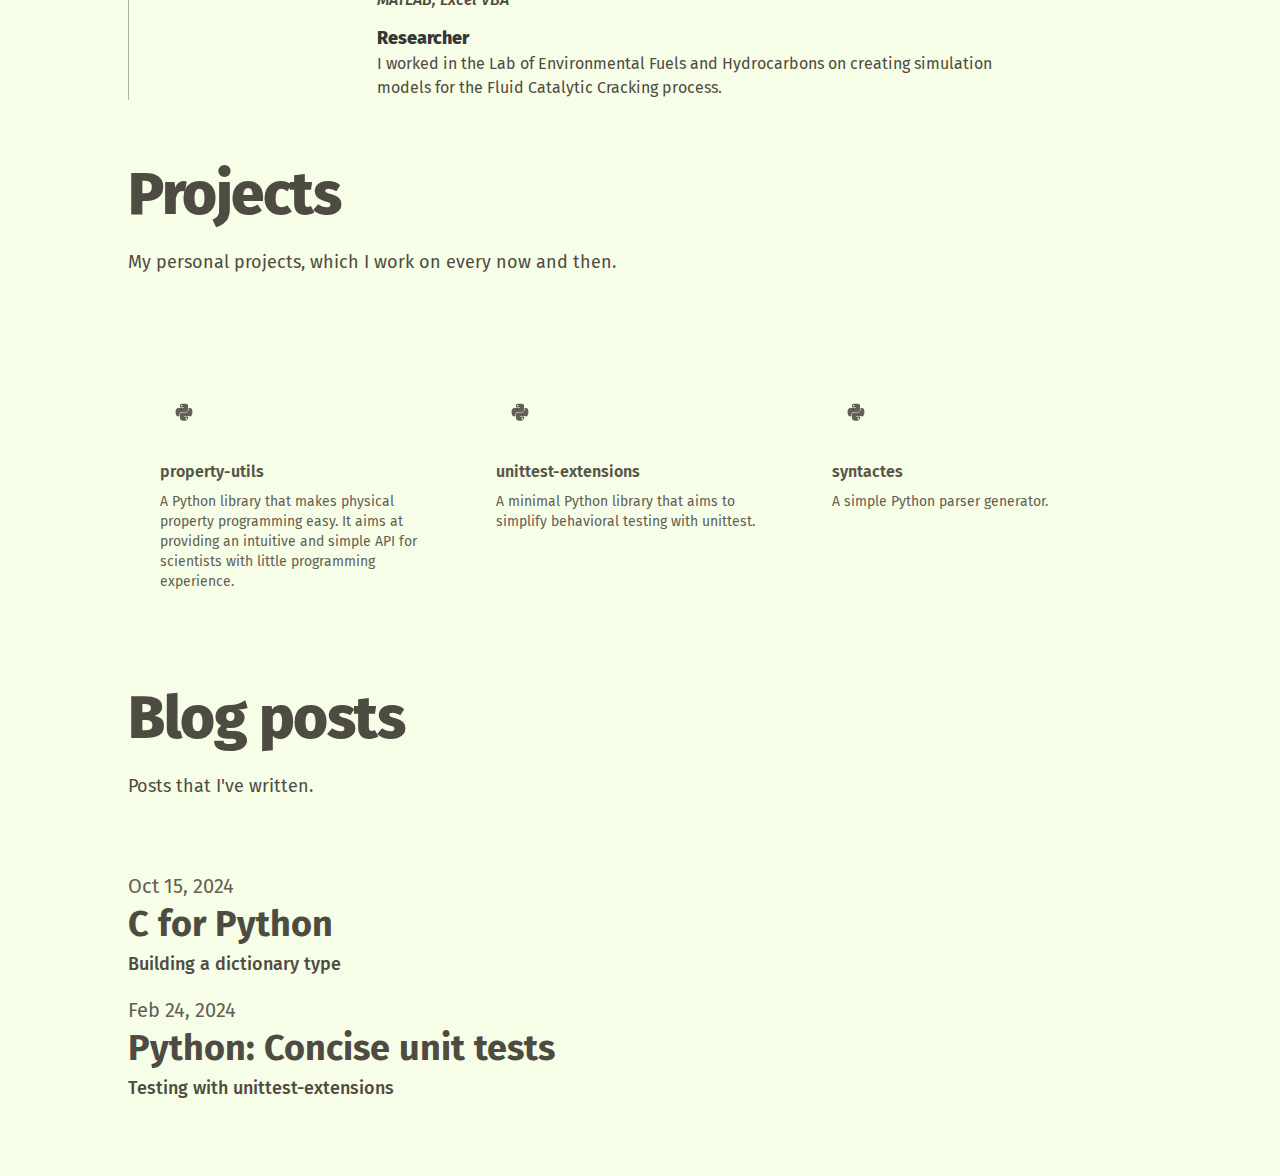
==== commit 9045701b: "Update documentation" ====
--- a/index.html
+++ b/index.html
@@ -223,6 +223,16 @@
                         
                     </h3>
                     
+                    <div
+                        class="text-normal md:text-lg"
+                        v-bind:class="[index != 0  ? 'mt-4' : '']"
+                    >
+                        <h4 class="font-extrabold text-jet">Backend Software Engineer</h4>
+                        <p class="text-olive-drab text-base">
+                            
+                        </p>
+                    </div>
+                    
                 </div>
             </div>
             
